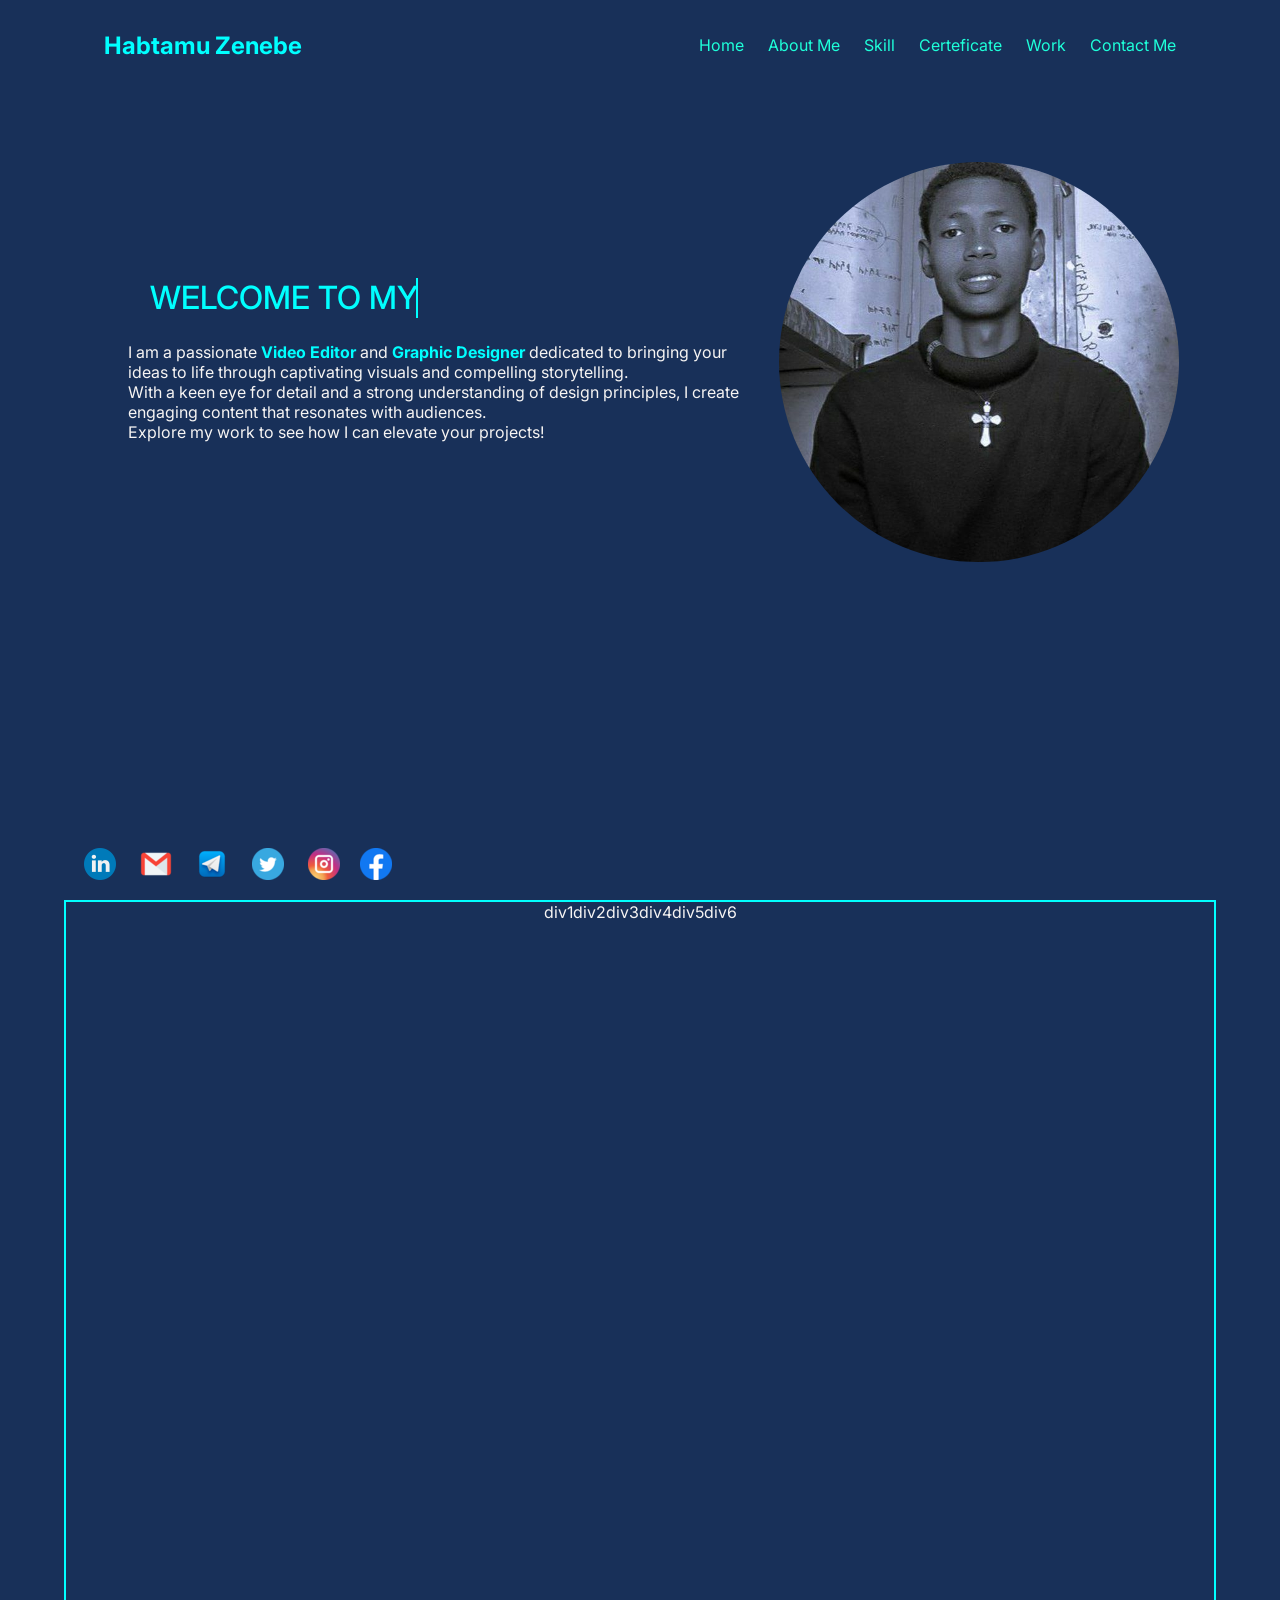
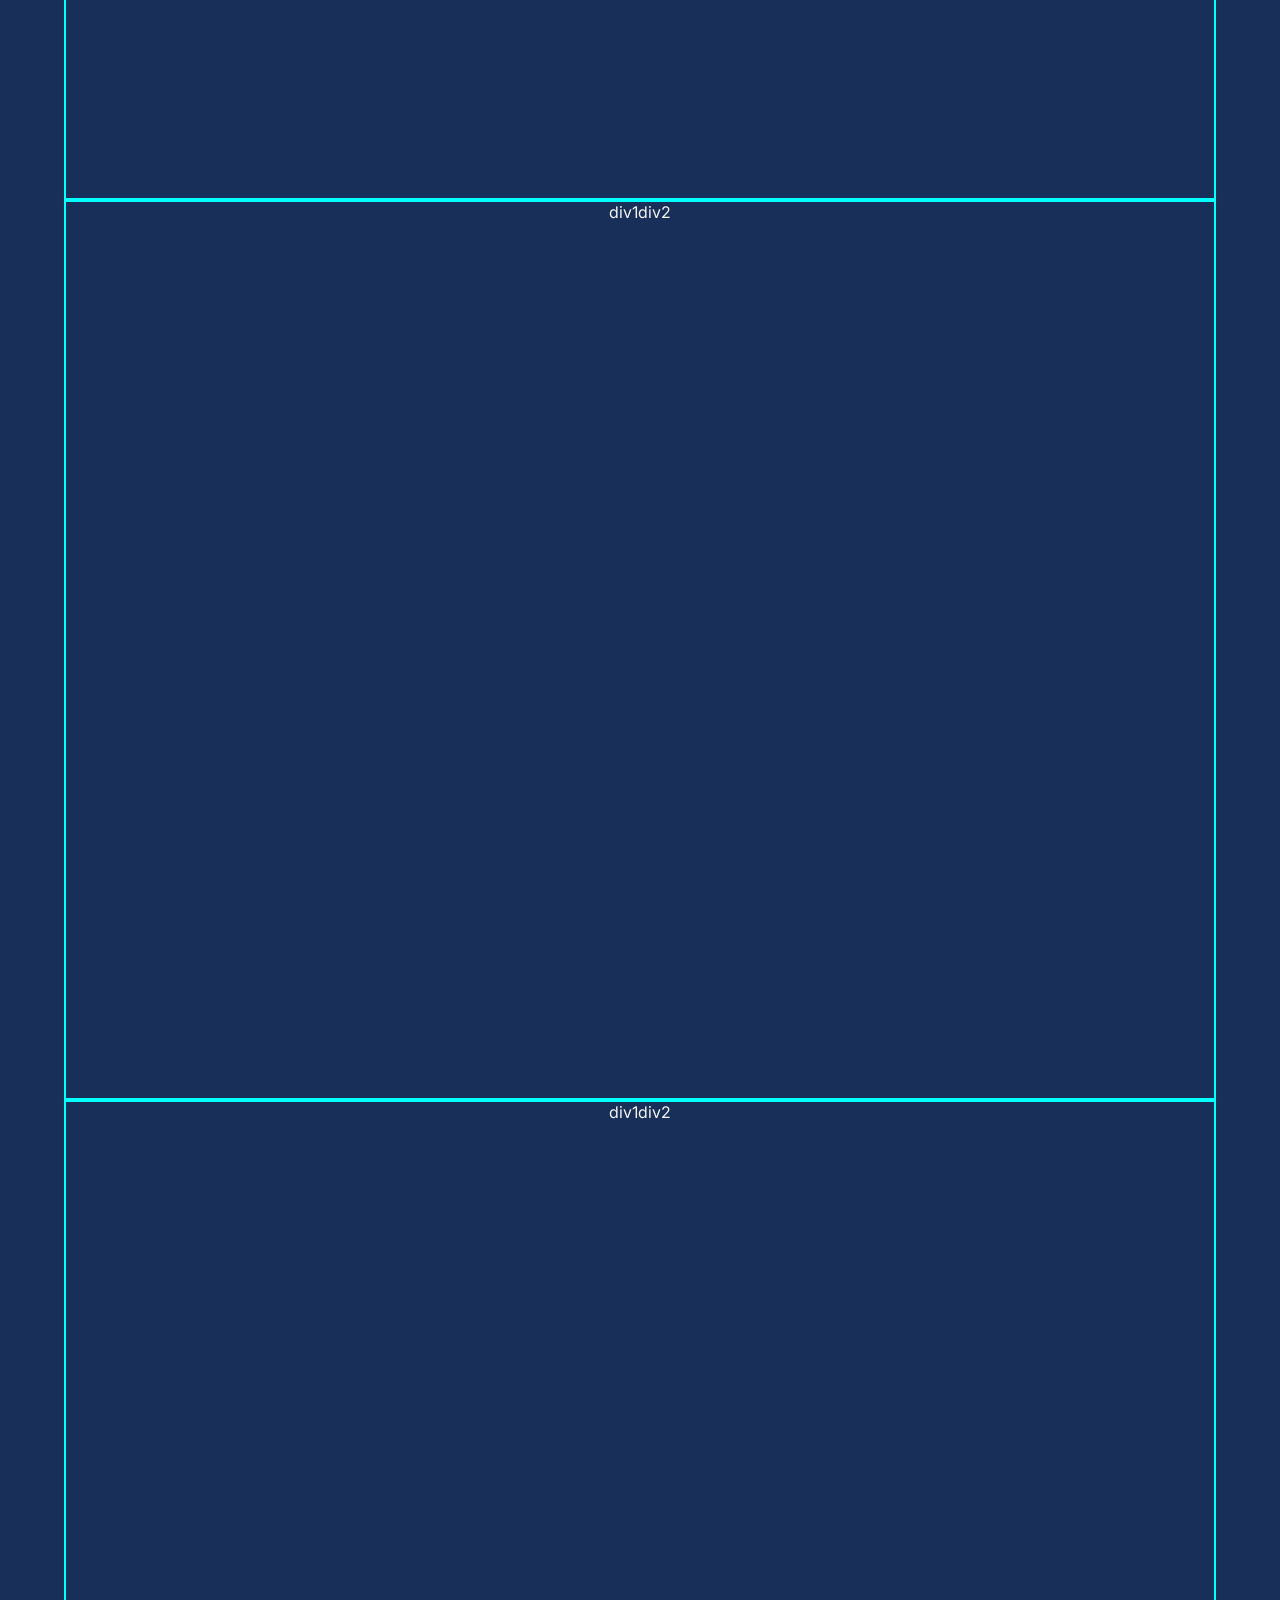
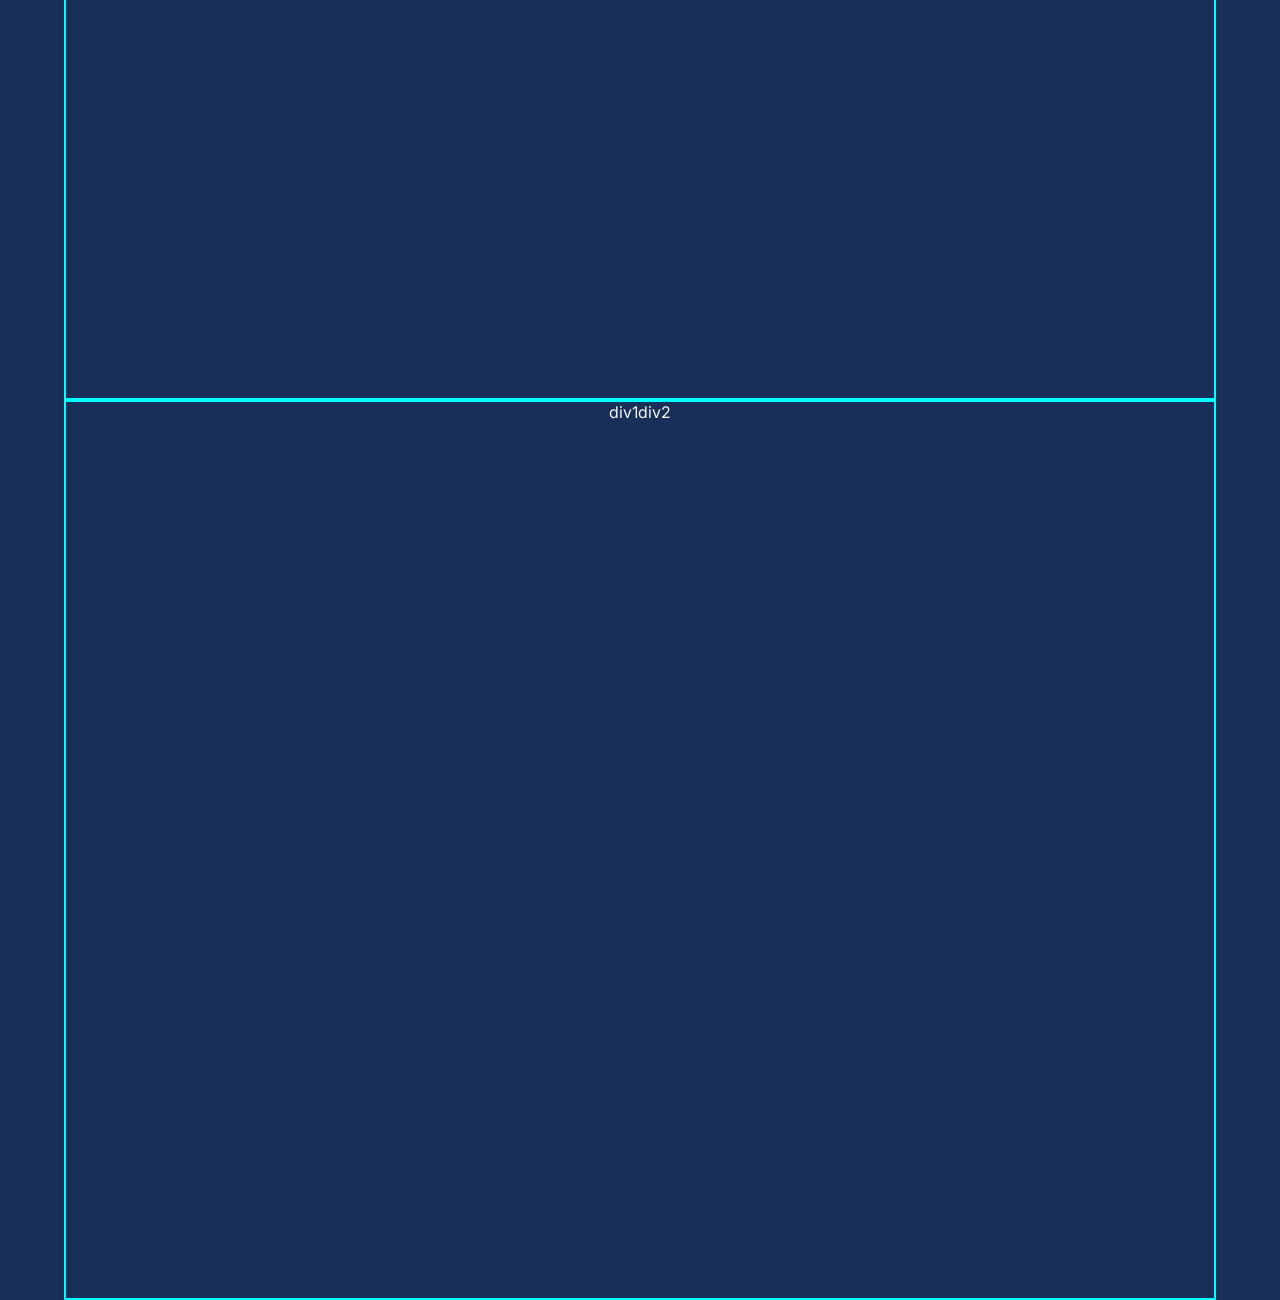
==== index.html @ 7a72e123 "update directoy" ====
<!DOCTYPE html>
<html lang="en">
  <head>
    <meta charset="UTF-8" />
    <meta name="viewport" content="width=device-width, initial-scale=1.0" />
    <title>videoEditing and graphicsDesign</title>
    <link rel="preconnect" href="https://fonts.googleapis.com" />
    <link rel="preconnect" href="https://fonts.gstatic.com" crossorigin />
    <link
      href="https://fonts.googleapis.com/css2?family=Inter:ital,opsz,wght@0,14..32,100..900;1,14..32,100..900&display=swap"
      rel="stylesheet"
    />
    <link
      rel="stylesheet"
      href="https://cdnjs.cloudflare.com/ajax/libs/font-awesome/6.0.0-beta3/css/all.min.css"
    />
    <link rel="stylesheet" href="../css/style.css" />
  </head>
  <body>
    <header>
      <h2 class="habtamu">Habtamu Zenebe</h2>
      <nav class="nav-bar">
        <a href="#"> Home</a>
        <a href="#">About Me</a>
        <a href="#">Skill</a>
        <a href="#">Certeficate</a>
        <a href="#">Work</a>
        <a href="#">Contact Me</a>
      </nav>
    </header>
    <section class="home-section">
      <div class="home-text">
        <div id="typing-animation"></div>
        <p>
          I am a passionate <b>Video Editor</b> and
          <b>Graphic Designer</b> dedicated to bringing your ideas to life
          through captivating visuals and compelling storytelling. <br />
          With a keen eye for detail and a strong understanding of design
          principles, I create engaging content that resonates with audiences.
          <br />
          Explore my work to see how I can elevate your projects!
        </p>
      </div>
      <div class="home-image">
        <img src="../images/img.jpg" alt="myPhoto" />
      </div>
      <div class="social-icons">
        <a
          href="https://www.linkedin.com/in/habtamu-zenebe-8b435a310/"
          target="_blank"
        >
          <img src="../images/linkedin.png" alt="LinkedIn" />
        </a>
        <a href="habtamuzenebe42@gmail.com" target="_blank">
          <img src="../images/email.png" alt="Facebook" />
        </a>
        <a href="https://t.me/Hamizh21" target="_blank">
          <img src="../images/telegram.png" alt="Facebook" />
        </a>
        <a href="https://x.com/HabtamuZ21" target="_blank">
          <img src="../images/twitter.png" alt="Twitter" />
        </a>
        <a href="https://www.instagram.com/habtamu_2127/" target="_blank">
          <img src="../images/instagram.png" alt="Instagram" />
          <a
            href="https://web.facebook.com/profile.php?id=100091064822677"
            target="_blank"
          >
            <img src="../images/facebook.png" alt="Facebook" />
          </a>
        </a>
      </div>
    </section>
    <section class="skil-section">
      <div>div1</div>
      <div>div2</div>
      <div>div3</div>
      <div>div4</div>
      <div>div5</div>
      <div>div6</div>
    </section>
    <section class="certeficate-section">
      <div>div1</div>
      <div>div2</div>
    </section>
    <section class="work-section">
      <div>div1</div>
      <div>div2</div>
    </section>
    <section class="contactMe-section">
      <div>div1</div>
      <div>div2</div>
    </section>

    <script src="../Js/script.js"></script>
  </body>
</html>
---- css/style.css ----
* {
  margin: 0;
  padding: 0;
  box-sizing: border-box;
}
body {
  background-color: #183059;
  color: #f6f4f3;
  margin: auto;
  width: 90vw;
  font-family: Inter;
}
/*
main color:#183059 
secondary color:#276FBF
text color:#F6F4F3
link color: #1effd9
 */
/* ================================ */
/* General style */
/* =============================== */
header {
  height: 10vh;
  display: flex;
  justify-content: space-between;
  align-items: center;
  margin: 0 40px;
}

.home-section {
  height: 90vh;
  display: flex;
  justify-content: center;
  position: relative;
}
.skil-section {
  border: 2px solid aqua;
  height: 100vh;
  display: flex;
  justify-content: center;
}
.certeficate-section {
  border: 2px solid aqua;
  height: 100vh;
  display: flex;
  justify-content: center;
}
.work-section {
  border: 2px solid aqua;
  height: 100vh;
  display: flex;
  justify-content: center;
}
.contactMe-section {
  border: 2px solid aqua;
  height: 100vh;
  display: flex;
  justify-content: center;
}

/* ================================ */
/* Inside sections styles */
/* =============================== */
.habtamu {
  color: aqua;
}
a {
  color: #1effd9;
  display: inline-block;
  margin-left: 20px;
  text-decoration: none;
}
.home-text {
  /* border: 2px solid red; */
  padding-top: 24px;
  margin-top: 164px;
  width: 60%;
}
#typing-animation {
  padding-left: 86px;
  font-size: 32px;
  font-weight: 500;
  color: aqua;
  white-space: nowrap;
  overflow: hidden; /* Ensures the text is clipped */
  border-right: 2px solid; /* Creates a cursor effect */
  width: 0; /* Start with no width */
  height: 40px; /* Set a fixed height for the animation */
  line-height: 40px; /* Vertically center the text */

  animation: typing 4s steps(30, end), blink-caret 0.75s step-end infinite;
}
.home-text p {
  margin-top: 24px;
  padding-left: 64px;
  padding-right: 16px;
  font-size: 16px;
}
.home-text p b {
  color: aqua;
}
.home-image {
  padding-top: 24px;
  padding-left: 24px;
  margin-top: 48px;
  width: 40%;
}
.home-image img {
  width: 400px;
  display: flex;
  justify-content: center;
  align-items: center;
  border-radius: 50%;
}

.social-icons {
  position: absolute;
  left: 0;
  bottom: 0;
  margin-bottom: 16px;
}
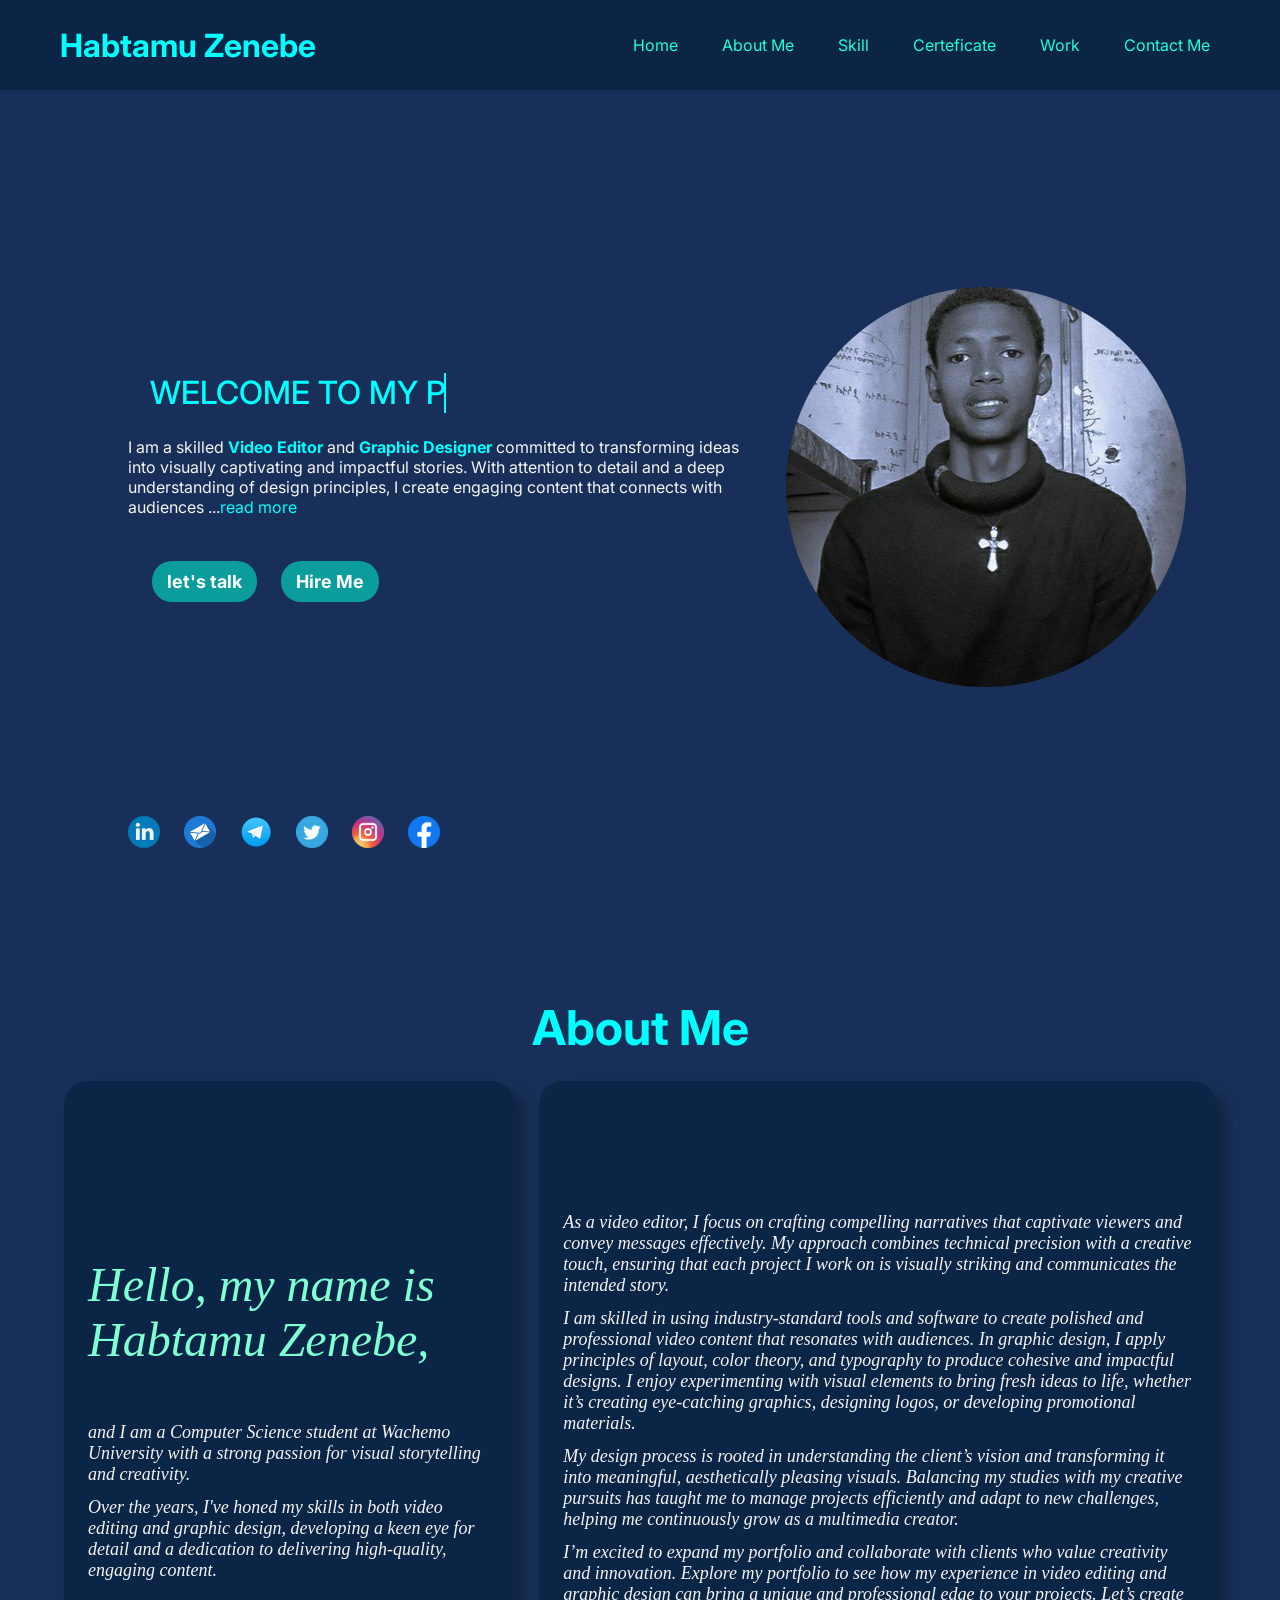
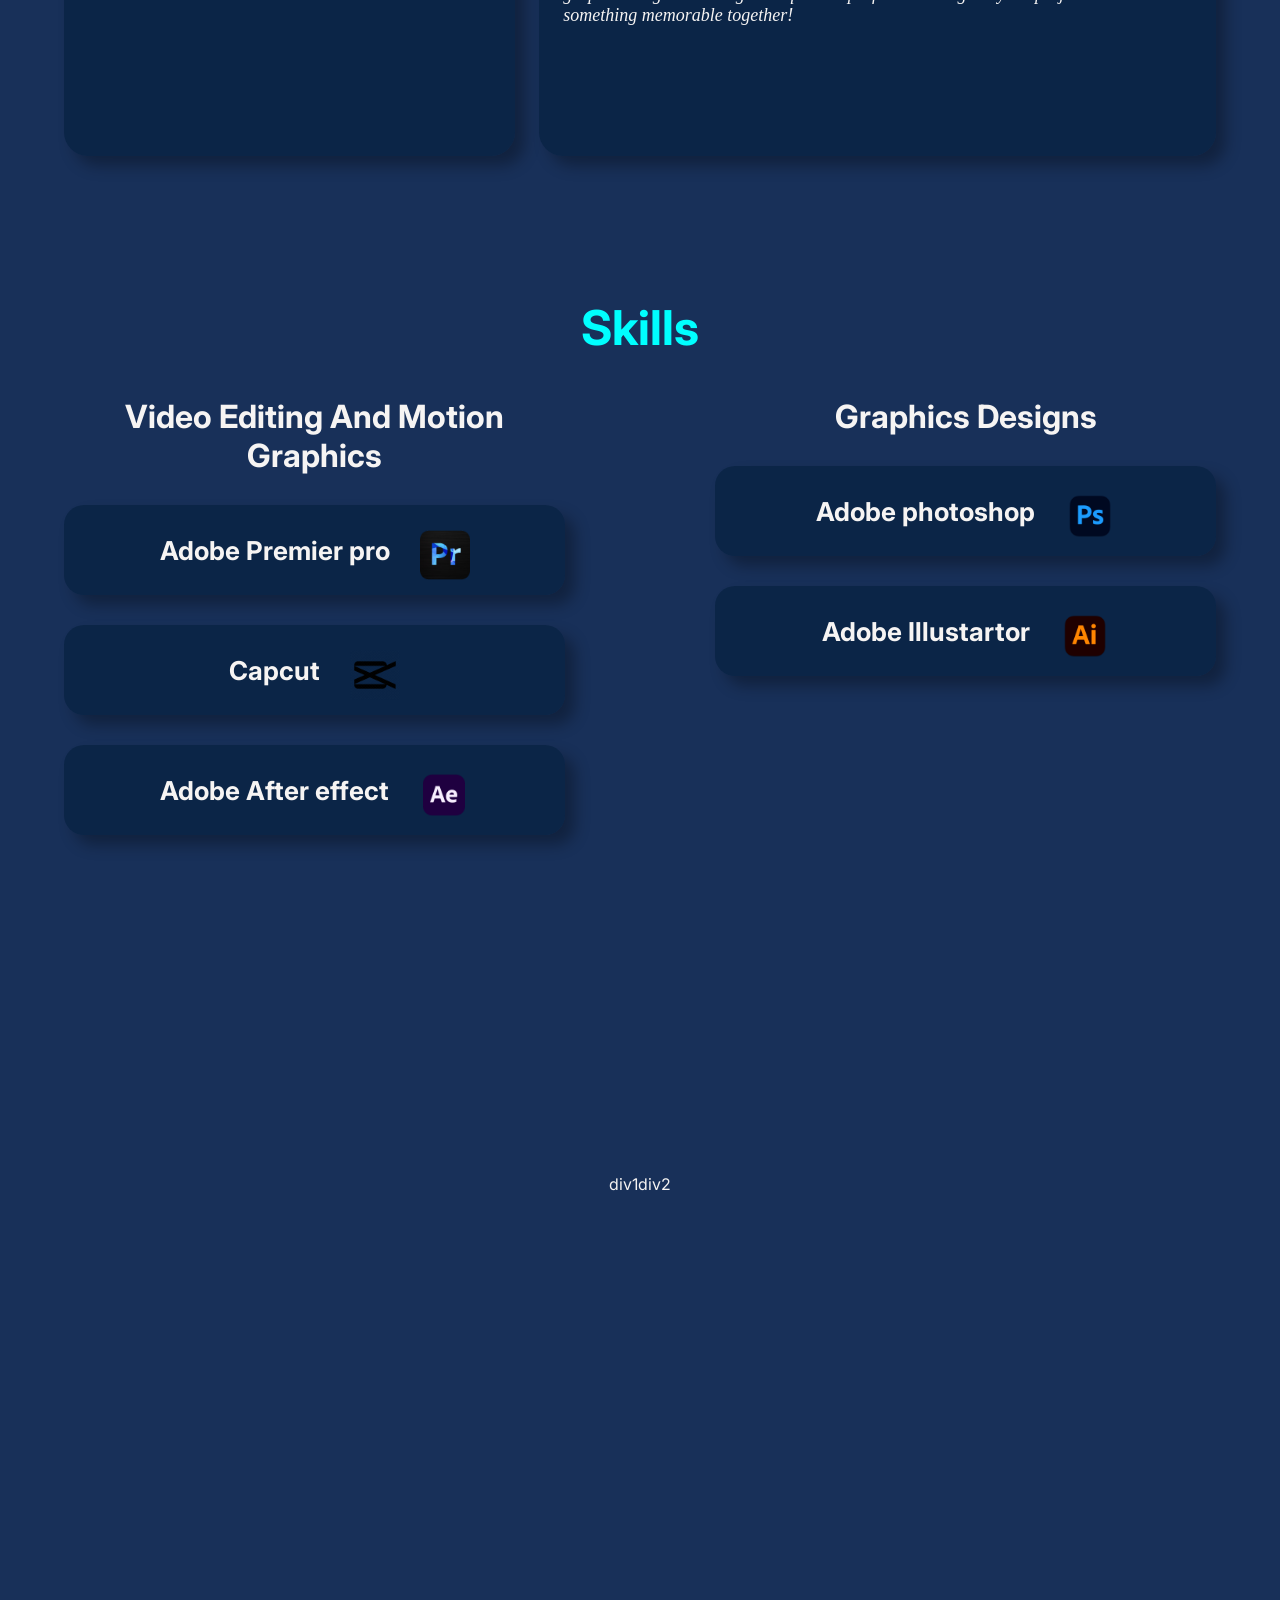
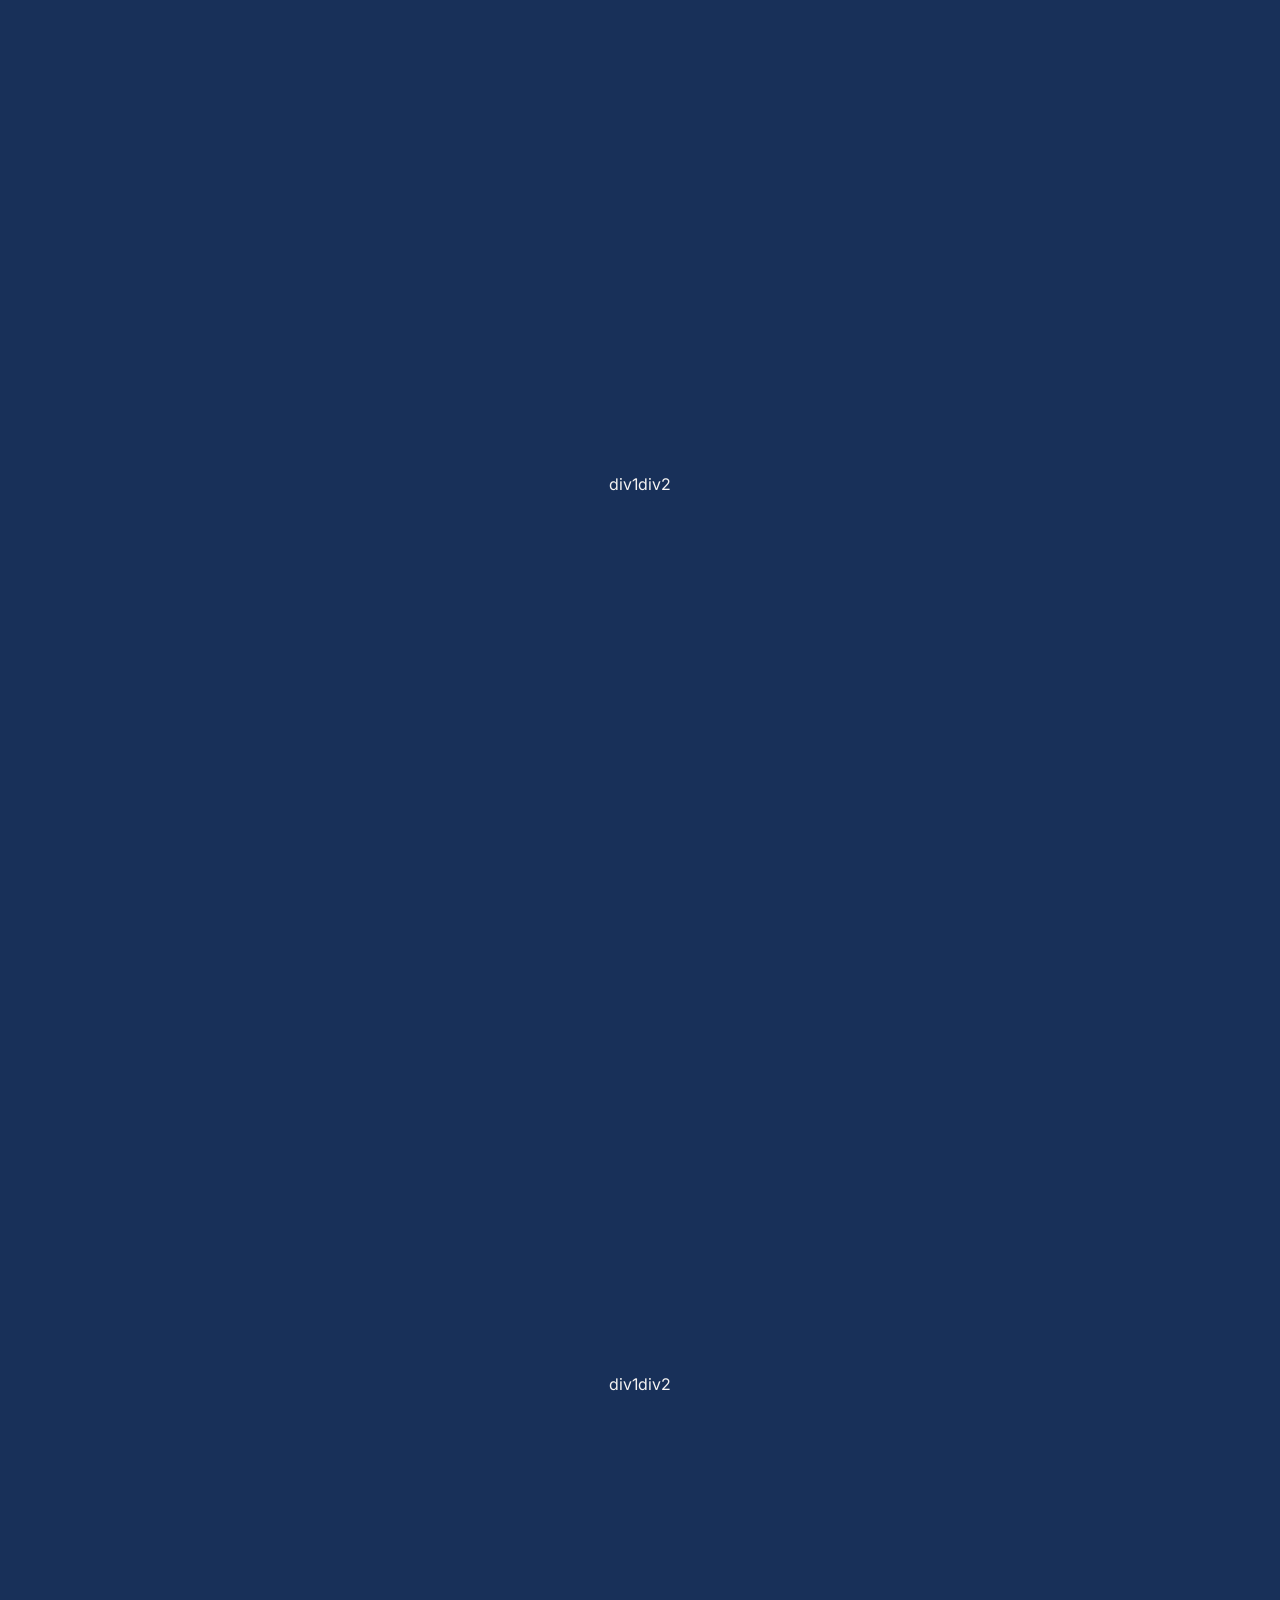
==== commit 8ab2442b: "About and skills update" ====
--- a/index.html
+++ b/index.html
@@ -14,84 +14,204 @@
       rel="stylesheet"
       href="https://cdnjs.cloudflare.com/ajax/libs/font-awesome/6.0.0-beta3/css/all.min.css"
     />
-    <link rel="stylesheet" href="../css/style.css" />
+    <link rel="stylesheet" href="css/style.css" />
   </head>
   <body>
     <header>
-      <h2 class="habtamu">Habtamu Zenebe</h2>
+      <h1 class="habtamu">Habtamu Zenebe</h1>
       <nav class="nav-bar">
-        <a href="#"> Home</a>
-        <a href="#">About Me</a>
-        <a href="#">Skill</a>
-        <a href="#">Certeficate</a>
-        <a href="#">Work</a>
-        <a href="#">Contact Me</a>
+        <a href="#home-section"> Home</a>
+        <a href="#about-section">About Me</a>
+        <a href="#skill-section">Skill</a>
+        <a href="#certeficate-section">Certeficate</a>
+        <a href="#work-section">Work</a>
+        <a href="#contactMe-section">Contact Me</a>
       </nav>
     </header>
-    <section class="home-section">
-      <div class="home-text">
-        <div id="typing-animation"></div>
-        <p>
-          I am a passionate <b>Video Editor</b> and
-          <b>Graphic Designer</b> dedicated to bringing your ideas to life
-          through captivating visuals and compelling storytelling. <br />
-          With a keen eye for detail and a strong understanding of design
-          principles, I create engaging content that resonates with audiences.
-          <br />
-          Explore my work to see how I can elevate your projects!
-        </p>
-      </div>
-      <div class="home-image">
-        <img src="../images/img.jpg" alt="myPhoto" />
-      </div>
-      <div class="social-icons">
-        <a
-          href="https://www.linkedin.com/in/habtamu-zenebe-8b435a310/"
-          target="_blank"
-        >
-          <img src="../images/linkedin.png" alt="LinkedIn" />
-        </a>
-        <a href="habtamuzenebe42@gmail.com" target="_blank">
-          <img src="../images/email.png" alt="Facebook" />
-        </a>
-        <a href="https://t.me/Hamizh21" target="_blank">
-          <img src="../images/telegram.png" alt="Facebook" />
-        </a>
-        <a href="https://x.com/HabtamuZ21" target="_blank">
-          <img src="../images/twitter.png" alt="Twitter" />
-        </a>
-        <a href="https://www.instagram.com/habtamu_2127/" target="_blank">
-          <img src="../images/instagram.png" alt="Instagram" />
+    <main>
+      <!-- ========================================== -->
+      <!-- home section -->
+      <!-- ========================================= -->
+
+      <section class="section home-section" id="home-section">
+        <div class="home-text">
+          <div id="typing-animation"></div>
+          <p>
+            I am a skilled <b>Video Editor</b> and
+            <b>Graphic Designer</b> committed to transforming ideas into
+            visually captivating and impactful stories. With attention to detail
+            and a deep understanding of design principles, I create engaging
+            content that connects with audiences ...<a
+              href="#about-section"
+              class="read-more"
+              >read more</a
+            >
+          </p>
+          <div class="btn-container">
+            <a href="https://t.me/Hamizh21 " target="_blank" class="btn btn1"
+              >let's talk</a
+            >
+            <a
+              href="https://www.linkedin.com/in/habtamu-zenebe-8b435a310/"
+              target="_blank"
+              class="btn btn2"
+              >Hire Me</a
+            >
+          </div>
+        </div>
+        <div class="home-image">
+          <img src="images/img.jpg" alt="myPhoto" />
+        </div>
+        <div class="social-icons">
           <a
-            href="https://web.facebook.com/profile.php?id=100091064822677"
+            href="https://www.linkedin.com/in/habtamu-zenebe-8b435a310/"
             target="_blank"
           >
-            <img src="../images/facebook.png" alt="Facebook" />
-          </a>
-        </a>
-      </div>
-    </section>
-    <section class="skil-section">
-      <div>div1</div>
-      <div>div2</div>
-      <div>div3</div>
-      <div>div4</div>
-      <div>div5</div>
-      <div>div6</div>
-    </section>
-    <section class="certeficate-section">
-      <div>div1</div>
-      <div>div2</div>
-    </section>
-    <section class="work-section">
-      <div>div1</div>
-      <div>div2</div>
-    </section>
-    <section class="contactMe-section">
-      <div>div1</div>
-      <div>div2</div>
-    </section>
-
-    <script src="../Js/script.js"></script>
+            <img src="images/linkedin.png" alt="LinkedIn" />
+          </a>
+          <a href="mailto:habtamuzenebe42@gmail.com" target="_blank">
+            <img src="images/email_14410.png" alt="Email" />
+          </a>
+          <a href="https://t.me/Hamizh21" target="_blank">
+            <img
+              src="images/telegram_icon-icons.com_72055.png"
+              alt="Telegram"
+            />
+          </a>
+          <a href="https://x.com/HabtamuZ21" target="_blank">
+            <img src="images/twitter.png" alt="Twitter" />
+          </a>
+          <a href="https://www.instagram.com/habtamu_2127/" target="_blank">
+            <img src="images/instagram.png" alt="Instagram" />
+            <a
+              href="https://web.facebook.com/profile.php?id=100091064822677"
+              target="_blank"
+            >
+              <img src="images/facebook.png" target="_blank" alt="Facebook" />
+            </a>
+          </a>
+        </div>
+      </section>
+
+      <!-- ========================================== -->
+      <!-- about section -->
+      <!-- ========================================= -->
+
+      <section class="section about-section" id="about-section">
+        <h2>About Me</h2>
+        <div class="about-container">
+          <div class="about-text">
+            <p>
+              <span class="span-text"
+                >Hello, my name is Habtamu Zenebe, <br />
+                <br />
+              </span>
+              and I am a Computer Science student at Wachemo University with a
+              strong passion for visual storytelling and creativity.
+            </p>
+            <p>
+              Over the years, I've honed my skills in both video editing and
+              graphic design, developing a keen eye for detail and a dedication
+              to delivering high-quality, engaging content.
+            </p>
+          </div>
+          <div class="about-text">
+            <p>
+              As a video editor, I focus on crafting compelling narratives that
+              captivate viewers and convey messages effectively. My approach
+              combines technical precision with a creative touch, ensuring that
+              each project I work on is visually striking and communicates the
+              intended story.
+            </p>
+            <p>
+              I am skilled in using industry-standard tools and software to
+              create polished and professional video content that resonates with
+              audiences. In graphic design, I apply principles of layout, color
+              theory, and typography to produce cohesive and impactful designs.
+              I enjoy experimenting with visual elements to bring fresh ideas to
+              life, whether it’s creating eye-catching graphics, designing
+              logos, or developing promotional materials.
+            </p>
+            <p>
+              My design process is rooted in understanding the client’s vision
+              and transforming it into meaningful, aesthetically pleasing
+              visuals. Balancing my studies with my creative pursuits has taught
+              me to manage projects efficiently and adapt to new challenges,
+              helping me continuously grow as a multimedia creator.
+            </p>
+            <p>
+              I’m excited to expand my portfolio and collaborate with clients
+              who value creativity and innovation. Explore my portfolio to see
+              how my experience in video editing and graphic design can bring a
+              unique and professional edge to your projects. Let’s create
+              something memorable together!
+            </p>
+          </div>
+        </div>
+      </section>
+
+      <!-- ========================================== -->
+      <!-- skill section -->
+      <!-- ========================================= -->
+      <section class="section skill-section" id="skill-section">
+        <h2>Skills</h2>
+        <div class="skill-container">
+          <div class="videoEditing">
+            <h3> Video Editing And Motion Graphics</h3>
+            <div class="skills-box">
+              <p>Adobe Premier pro</p>
+              <img src="images/premier_pro_icon_249719.png" class="img" alt="Premier pro icon">
+            </div>
+            <div class="skills-box">
+              <p>Capcut</p>
+              <img src="images/capcut.png" class="img" alt="Capcut icon">
+            </div>
+            <div class="skills-box">
+              <p>Adobe After effect</p>
+              <img src="images/software_multimedia_adobe_after_effect_visual_effect_icon_191053.png" class="img" alt="after effect icon">
+            </div>
+          </div>
+          <div class="graphicsDesign">
+            <h3>Graphics Designs</h3>
+            <div class="skills-box">
+              <p>Adobe photoshop</p>
+              <img src="images/adobe_photoshop_macos_bigsur_icon_190436.png" class="img" alt="photoshop icon">
+            </div>
+            <div class="skills-box">
+              <p>Adobe Illustartor</p>
+              <img src="images/adobe_illustrator_macos_bigsur_icon_190447.png" class="img" alt="illustrator icon">
+            </div>
+          </div>
+        </div>
+      </section>
+
+      <!-- ========================================== -->
+      <!-- certeficate section -->
+      <!-- ========================================= -->
+
+      <section class="section certeficate-section" id="certeficate-section">
+        <div>div1</div>
+        <div>div2</div>
+      </section>
+
+      <!-- ========================================== -->
+      <!-- work section -->
+      <!-- ========================================= -->
+
+      <section class="section work-section" id="work-section">
+        <div>div1</div>
+        <div>div2</div>
+      </section>
+
+      <!-- ========================================== -->
+      <!-- contactMe section -->
+      <!-- ========================================= -->
+
+      <section class="section contactMe-section" id="contactMe-section">
+        <div>div1</div>
+        <div>div2</div>
+      </section>
+      <script src="Js/script.js"></script>
+    </main>
   </body>
 </html>
--- a/css/style.css
+++ b/css/style.css
@@ -3,12 +3,19 @@
   padding: 0;
   box-sizing: border-box;
 }
+/* 
+html {
+  scroll-behavior: smooth;
+} */
+
 body {
   background-color: #183059;
   color: #f6f4f3;
+  font-family: Inter;
+}
+main {
   margin: auto;
   width: 90vw;
-  font-family: Inter;
 }
 /*
 main color:#183059 
@@ -16,65 +23,97 @@
 text color:#F6F4F3
 link color: #1effd9
  */
-/* ================================ */
-/* General style */
-/* =============================== */
+/* ================================
+General style 
+=============================== */
 header {
   height: 10vh;
   display: flex;
   justify-content: space-between;
   align-items: center;
-  margin: 0 40px;
+  background-color: #06213fa9;
+  /* border: 2px solid aqua; */
+  position: fixed;
+  width: 100vw;
+  padding: 0 44px;
+  z-index: 1;
+}
+
+h2 {
+  text-align: center;
+  font-size: 48px;
+  margin: 24px 0;
+  color: aqua;
+}
+h3{
+  font-size: 32px;
+  text-align: center;
+}
+.section {
+  height: 100vh;
+  display: flex;
+  justify-content: center;
+  padding-top: 74px;
+  /* border: 2px solid aqua; */
 }
 
 .home-section {
-  height: 90vh;
-  display: flex;
-  justify-content: center;
   position: relative;
-}
-.skil-section {
-  border: 2px solid aqua;
-  height: 100vh;
-  display: flex;
-  justify-content: center;
-}
+  /* border: 2px solid #1effd9; */
+}
+.about-section {
+  display: block;
+  /* border: 2px solid #1effd9; */
+}
+.skill-section {
+  /* border: 2px solid aqua; */
+  display: block;
+}
+/* 
 .certeficate-section {
   border: 2px solid aqua;
-  height: 100vh;
-  display: flex;
-  justify-content: center;
 }
 .work-section {
   border: 2px solid aqua;
-  height: 100vh;
-  display: flex;
-  justify-content: center;
 }
 .contactMe-section {
   border: 2px solid aqua;
-  height: 100vh;
-  display: flex;
-  justify-content: center;
-}
+} */
 
 /* ================================ */
 /* Inside sections styles */
 /* =============================== */
+
+/* Home Sections */
 .habtamu {
   color: aqua;
-}
-a {
+  margin-left: 16px;
+}
+.nav-bar {
+  margin-right: 16px;
+}
+.nav-bar a {
   color: #1effd9;
   display: inline-block;
   margin-left: 20px;
   text-decoration: none;
+  padding: 10px;
+  border-radius: 10px;
+  transition: box-shadow 0.3s ease, transform 0.3s ease;
+}
+.nav-bar a:hover {
+  box-shadow: 0 0 10px rgb(90, 195, 209), 0 0 20px rgb(90, 195, 209); /* Glowing effect */
+  transform: scale(1.05);
 }
 .home-text {
   /* border: 2px solid red; */
-  padding-top: 24px;
-  margin-top: 164px;
+  display: flex;
+  flex-direction: column;
   width: 60%;
+  justify-content: center;
+  /* padding-top: 24px;
+  margin-top: 328px;
+  */
 }
 #typing-animation {
   padding-left: 86px;
@@ -99,10 +138,38 @@
 .home-text p b {
   color: aqua;
 }
+.read-more {
+  text-decoration: none;
+  color: aqua;
+}
+.btn-container {
+  margin-top: 44px;
+  display: flex;
+  margin-left: 64px;
+}
+.btn {
+  text-decoration: none;
+  font-size: 18px;
+  font-weight: bold;
+  background-color: #0b9c9c;
+  color: #fff;
+  padding: 10px 15px;
+  margin-left: 24px;
+  border-radius: 20px;
+  transition: box-shadow 0.3s ease, transform 0.3s ease; /* Smooth transition */
+}
+.btn:hover {
+  background-color: #06213f;
+  color: #1effd9;
+  cursor: pointer;
+  box-shadow: 0 0 10px rgb(90, 195, 209), 0 0 20px rgb(90, 195, 209); /* Glowing effect */
+  transform: scale(1.05); /* Slightly enlarge the button */
+}
+
 .home-image {
-  padding-top: 24px;
-  padding-left: 24px;
-  margin-top: 48px;
+  display: flex;
+  justify-content: center;
+  align-items: center;
   width: 40%;
 }
 .home-image img {
@@ -112,10 +179,126 @@
   align-items: center;
   border-radius: 50%;
 }
-
+.home-image img:hover {
+  box-shadow: 0 0 30px rgb(90, 195, 209), 0 0 160px rgb(90, 195, 209); /* Glowing effect */
+  transform: scale(1.05); /* Slightly enlarge the button */
+}
 .social-icons {
   position: absolute;
+  display: flex;
+  gap: 24px;
   left: 0;
   bottom: 0;
-  margin-bottom: 16px;
-}
+  margin-bottom: 48px;
+  margin-left: 64px;
+  transition: color 0.3s ease, box-shadow 0.3s ease; /* Smooth transition */
+}
+
+.social-icons a:hover {
+  border-radius: 50%;
+  box-shadow: 0 0 10px rgb(90, 195, 209), 0 0 20px rgb(90, 195, 209); /* Glowing effect */
+  transform: scale(1.05); /* Slightly enlarge the button */
+}
+
+/* =================== */
+/* About sections */
+/* =================== */
+.about-container {
+  display: grid;
+  gap: 24px;
+  grid-template-columns: 4fr 6fr;
+}
+.about-text {
+  display: flex;
+  flex-direction: column;
+  /* border: 2px solid aqua; */
+  justify-content: center;
+  align-items: center;
+  height: 75vh;
+  padding: 0 24px;
+  gap: 12px;
+  font-style: italic;
+  background-color: #06213fa9;
+  border-radius: 24px;
+  box-shadow: 10px 10px 15px rgba(0, 0, 0, 0.3);
+}
+.about-text p {
+  font-size: 18px;
+}
+.span-text {
+  font-size: 48px;
+  font-style: italic;
+  font-weight: 500;
+  color: aquamarine;
+}
+
+/* =================== */
+/* skill sections */
+/* =================== */
+
+/* #skill-section {
+} */
+.skill-container {
+  padding-top: 16px;
+  display: grid;
+  grid-template-columns: 1fr 1fr;
+  gap: 150px;
+}
+.skills-box {
+  background-color: #06213fa9;
+  /* border: 2px solid lightgray; */
+  padding: 16px;
+  display: flex;
+  /* flex-direction: column; */
+  justify-content: center;
+  align-items: center;
+  box-shadow: 10px 10px 15px rgba(0, 0, 0, 0.3);
+  border-radius: 20px;
+  height: 10vh;
+  width: 100%;
+  gap: 30px;
+}
+.skills-box p {
+  font-size: 26px;
+  font-weight: bold;
+}
+
+.img {
+  margin-top: 10px;
+  width: 50px;
+  height: 50px;
+}
+.videoEditing {
+  display: flex;
+  flex-direction: column;
+  gap: 30px;
+}
+.graphicsDesign {
+  display: flex;
+  flex-direction: column;
+  gap: 30px;
+}
+/* .div2 {
+  background-color: #06213fa9;
+  border: 2px solid lightgray;
+  box-shadow: 10px 10px 15px rgba(0, 0, 0, 0.3);
+  border-radius: 20px;
+}
+.div3 {
+  background-color: #06213fa9;
+  border: 2px solid lightgray;
+  box-shadow: 10px 10px 15px rgba(0, 0, 0, 0.3);
+  border-radius: 20px;
+}
+.div4 {
+  background-color: #06213fa9;
+  border: 2px solid lightgray;
+  box-shadow: 10px 10px 15px rgba(0, 0, 0, 0.3);
+  border-radius: 20px;
+}
+.div5 {
+  background-color: #06213fa9;
+  border: 2px solid lightgray;
+  box-shadow: 10px 10px 15px rgba(0, 0, 0, 0.3);
+  border-radius: 20px;
+} */
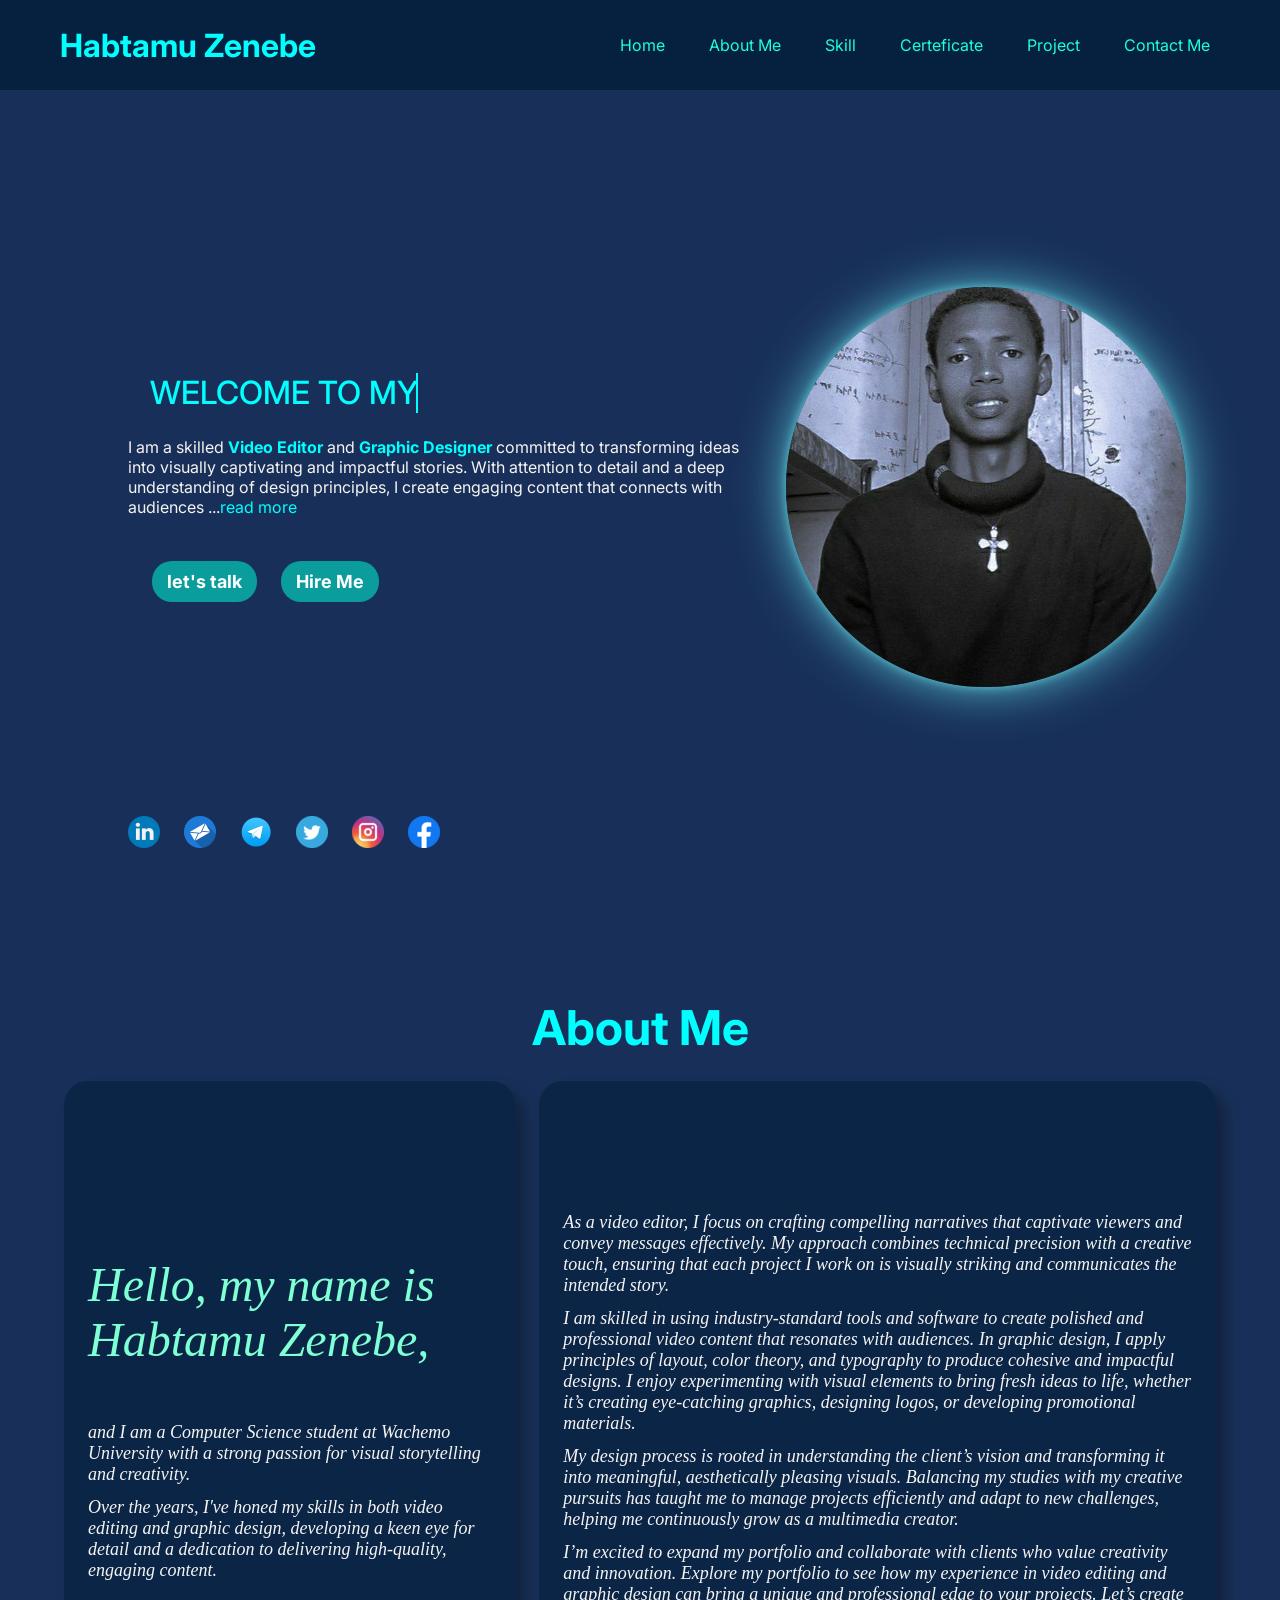
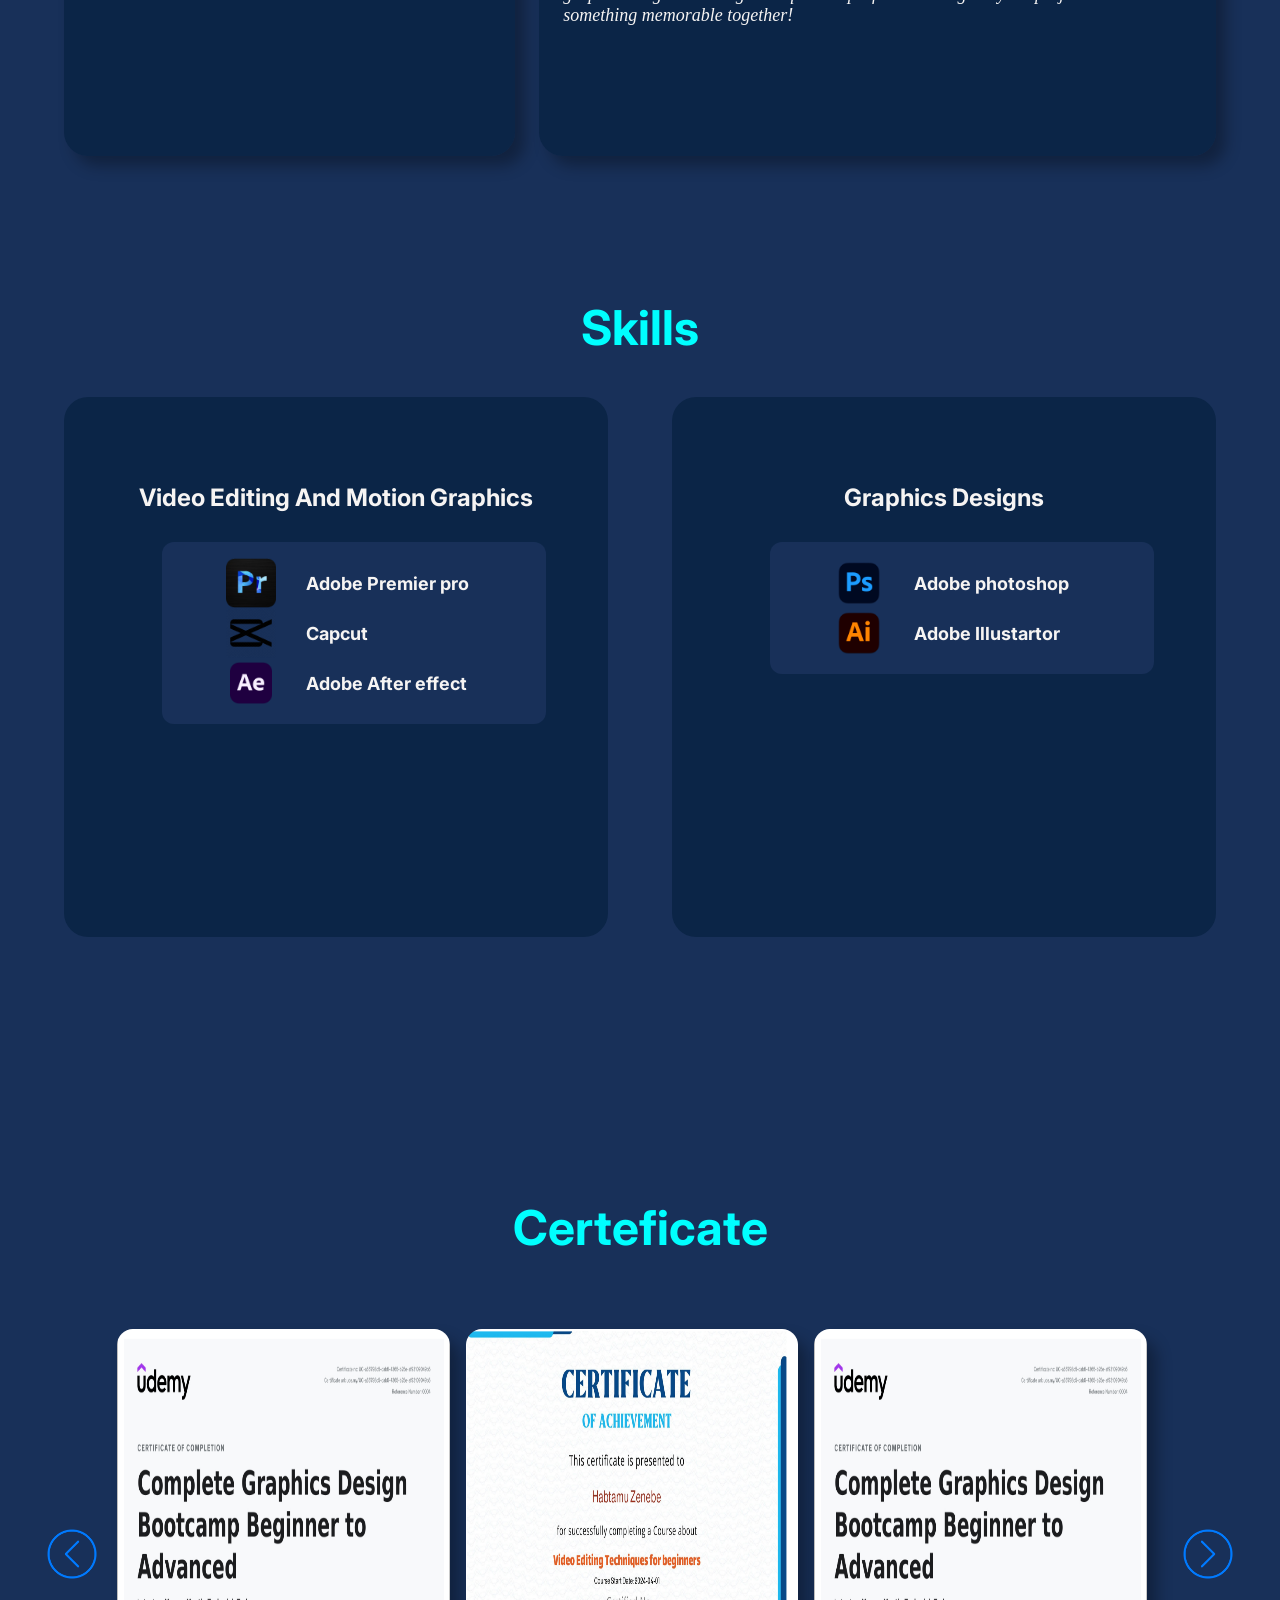
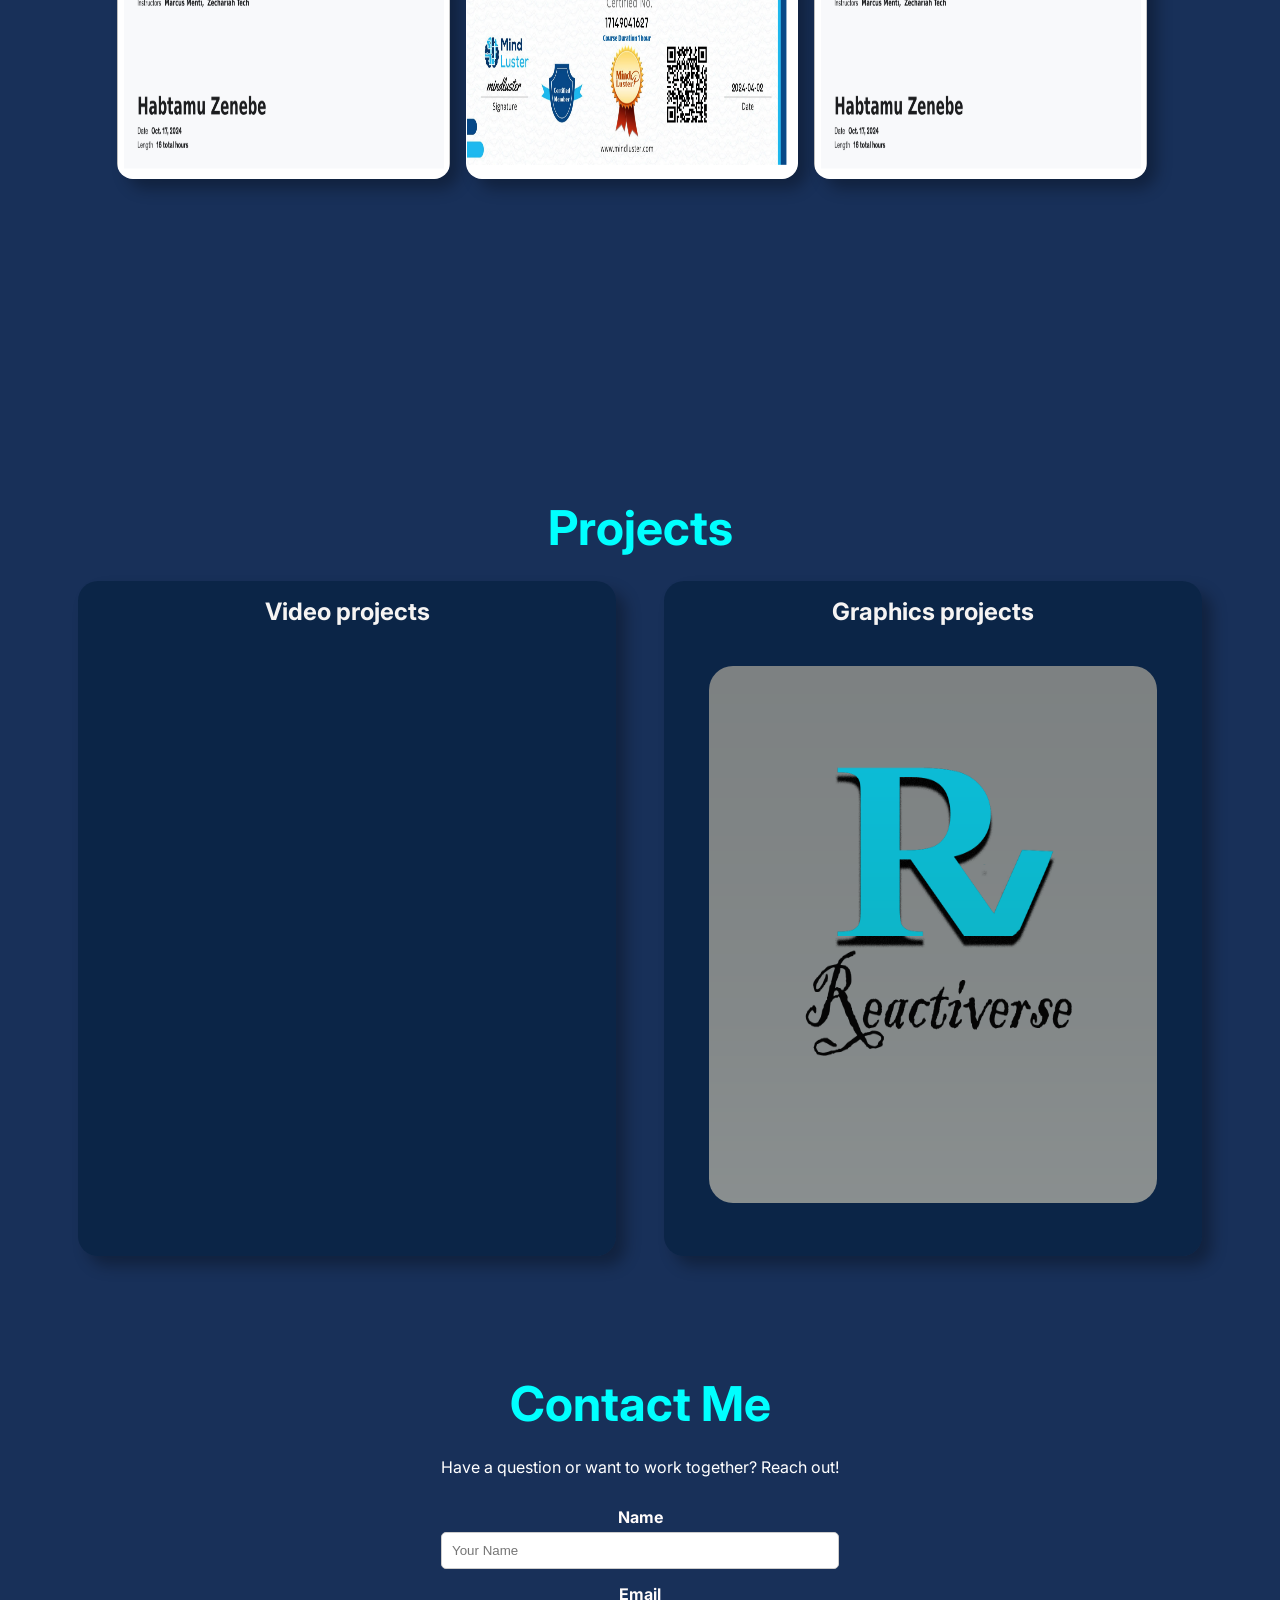
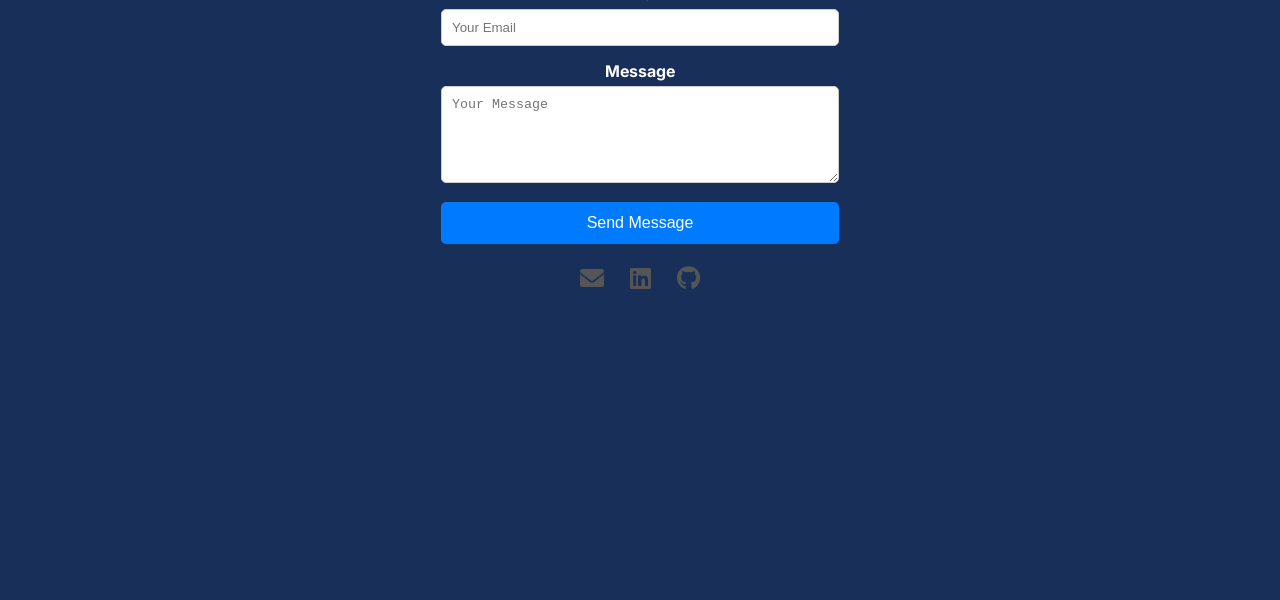
==== commit c00c27c2: "all section buid" ====
--- a/index.html
+++ b/index.html
@@ -24,7 +24,7 @@
         <a href="#about-section">About Me</a>
         <a href="#skill-section">Skill</a>
         <a href="#certeficate-section">Certeficate</a>
-        <a href="#work-section">Work</a>
+        <a href="#work-section">Project</a>
         <a href="#contactMe-section">Contact Me</a>
       </nav>
     </header>
@@ -156,30 +156,51 @@
       <section class="section skill-section" id="skill-section">
         <h2>Skills</h2>
         <div class="skill-container">
-          <div class="videoEditing">
-            <h3> Video Editing And Motion Graphics</h3>
-            <div class="skills-box">
-              <p>Adobe Premier pro</p>
-              <img src="images/premier_pro_icon_249719.png" class="img" alt="Premier pro icon">
-            </div>
-            <div class="skills-box">
-              <p>Capcut</p>
-              <img src="images/capcut.png" class="img" alt="Capcut icon">
-            </div>
-            <div class="skills-box">
-              <p>Adobe After effect</p>
-              <img src="images/software_multimedia_adobe_after_effect_visual_effect_icon_191053.png" class="img" alt="after effect icon">
-            </div>
-          </div>
-          <div class="graphicsDesign">
+          <div class="skill-div-box videoEditing">
+            <h3>Video Editing And Motion Graphics</h3>
+            <div class="icon-div">
+              <div class="skills-box">
+                <img
+                  src="images/premier_pro_icon_249719.png"
+                  class="img"
+                  alt="Premier pro icon"
+                />
+                <p>Adobe Premier pro</p>
+              </div>
+              <div class="skills-box">
+                <img src="images/capcut.png" class="img" alt="Capcut icon" />
+                <p>Capcut</p>
+              </div>
+
+              <div class="skills-box">
+                <img
+                  src="images/software_multimedia_adobe_after_effect_visual_effect_icon_191053.png"
+                  class="img"
+                  alt="after effect icon"
+                />
+                <p>Adobe After effect</p>
+              </div>
+            </div>
+          </div>
+          <div class="skill-div-box graphicsDesign">
             <h3>Graphics Designs</h3>
-            <div class="skills-box">
-              <p>Adobe photoshop</p>
-              <img src="images/adobe_photoshop_macos_bigsur_icon_190436.png" class="img" alt="photoshop icon">
-            </div>
-            <div class="skills-box">
-              <p>Adobe Illustartor</p>
-              <img src="images/adobe_illustrator_macos_bigsur_icon_190447.png" class="img" alt="illustrator icon">
+            <div class="icon-div">
+              <div class="skills-box">
+                <img
+                  src="images/adobe_photoshop_macos_bigsur_icon_190436.png"
+                  class="img"
+                  alt="photoshop icon"
+                />
+                <p>Adobe photoshop</p>
+              </div>
+              <div class="skills-box">
+                <img
+                  src="images/adobe_illustrator_macos_bigsur_icon_190447.png"
+                  class="img"
+                  alt="illustrator icon"
+                />
+                <p>Adobe Illustartor</p>
+              </div>
             </div>
           </div>
         </div>
@@ -190,8 +211,42 @@
       <!-- ========================================= -->
 
       <section class="section certeficate-section" id="certeficate-section">
-        <div>div1</div>
-        <div>div2</div>
+        <div class="certeficate-container">
+          <h2>Certeficate</h2>
+          <div class="flex">
+            <img
+              src="images/2x_left-move.png"
+              class="icon"
+              alt="move left icon"
+            />
+            <div class="img-box">
+              <img
+                src="images/Udemy graphic design certeficate.png"
+                class="certeficate"
+                alt="Udemy graphic design certeficate"
+              />
+            </div>
+            <div class="img-box">
+              <img
+                src="images/Certeficate Editing.png"
+                class="certeficate"
+                alt=" Mind luster Editing Certeficate"
+              />
+            </div>
+            <div class="img-box">
+              <img
+                src="images/Udemy graphic design certeficate.png"
+                class="certeficate"
+                alt="Udemy graphic design certeficate"
+              />
+            </div>
+            <img
+              src="images/2x_right-move.png"
+              class="icon"
+              alt="move right icon"
+            />
+          </div>
+        </div>
       </section>
 
       <!-- ========================================== -->
@@ -199,18 +254,186 @@
       <!-- ========================================= -->
 
       <section class="section work-section" id="work-section">
-        <div>div1</div>
-        <div>div2</div>
+        <div class="work-container">
+          <h2>Projects</h2>
+          <div class="project-grid">
+            <div class="project video-project">
+              <h4>Video projects</h4>
+              <div class="project-gallery">
+                <div class="gallery-item flex">
+                  <iframe
+                    src="https://www.youtube.com/embed/gKw68nO8JTw?rel=0"
+                    title="3 Ways to Boost Your Focus Today"
+                    frameborder="0"
+                    allow="accelerometer; autoplay; clipboard-write; encrypted-media; gyroscope; picture-in-picture; web-share"
+                    referrerpolicy="strict-origin-when-cross-origin"
+                    allowfullscreen
+                  ></iframe>
+                </div>
+                <div class="gallery-item">
+                  <iframe
+                    src="https://www.youtube.com/embed/gKw68nO8JTw?rel=0"
+                    title="3 Ways to Boost Your Focus Today"
+                    frameborder="0"
+                    allow="accelerometer; autoplay; clipboard-write; encrypted-media; gyroscope; picture-in-picture; web-share"
+                    referrerpolicy="strict-origin-when-cross-origin"
+                    allowfullscreen
+                  ></iframe>
+                </div>
+                <div class="gallery-item">
+                  <iframe
+                    src="https://www.youtube.com/embed/gKw68nO8JTw?rel=0"
+                    title="3 Ways to Boost Your Focus Today"
+                    frameborder="0"
+                    allow="accelerometer; autoplay; clipboard-write; encrypted-media; gyroscope; picture-in-picture; web-share"
+                    referrerpolicy="strict-origin-when-cross-origin"
+                    allowfullscreen
+                  ></iframe>
+                </div>
+                <div class="gallery-item">
+                  <iframe
+                    src="https://www.youtube.com/embed/gKw68nO8JTw?rel=0"
+                    title="3 Ways to Boost Your Focus Today"
+                    frameborder="0"
+                    allow="accelerometer; autoplay; clipboard-write; encrypted-media; gyroscope; picture-in-picture; web-share"
+                    referrerpolicy="strict-origin-when-cross-origin"
+                    allowfullscreen
+                  ></iframe>
+                </div>
+                <div class="gallery-item">
+                  <iframe
+                    src="https://www.youtube.com/embed/gKw68nO8JTw?rel=0"
+                    title="3 Ways to Boost Your Focus Today"
+                    frameborder="0"
+                    allow="accelerometer; autoplay; clipboard-write; encrypted-media; gyroscope; picture-in-picture; web-share"
+                    referrerpolicy="strict-origin-when-cross-origin"
+                    allowfullscreen
+                  ></iframe>
+                </div>
+                <div class="gallery-item">
+                  <iframe
+                    src="https://www.youtube.com/embed/gKw68nO8JTw?rel=0"
+                    title="3 Ways to Boost Your Focus Today"
+                    frameborder="0"
+                    allow="accelerometer; autoplay; clipboard-write; encrypted-media; gyroscope; picture-in-picture; web-share"
+                    referrerpolicy="strict-origin-when-cross-origin"
+                    allowfullscreen
+                  ></iframe>
+                </div>
+                <div class="gallery-item">
+                  <iframe
+                    src="https://www.youtube.com/embed/gKw68nO8JTw?rel=0"
+                    title="3 Ways to Boost Your Focus Today"
+                    frameborder="0"
+                    allow="accelerometer; autoplay; clipboard-write; encrypted-media; gyroscope; picture-in-picture; web-share"
+                    referrerpolicy="strict-origin-when-cross-origin"
+                    allowfullscreen
+                  ></iframe>
+                </div>
+                <div class="gallery-item">
+                  <iframe
+                    src="https://www.youtube.com/embed/gKw68nO8JTw?rel=0"
+                    title="3 Ways to Boost Your Focus Today"
+                    frameborder="0"
+                    allow="accelerometer; autoplay; clipboard-write; encrypted-media; gyroscope; picture-in-picture; web-share"
+                    referrerpolicy="strict-origin-when-cross-origin"
+                    allowfullscreen
+                  ></iframe>
+                </div>
+              </div>
+            </div>
+            <div class="project graphics-project">
+              <h4>Graphics projects</h4>
+              <div class="project-gallery">
+                <div class="gallery-item">
+                  <img src="images/LOGO r.png" alt="logos" />
+                </div>
+                <div class="gallery-item">
+                  <img src="images/LOGO.png" alt="LOGO" />
+                </div>
+                <div class="gallery-item">
+                  <img src="images/LOGO r.png" alt="logo" />
+                </div>
+                <div class="gallery-item">
+                  <img src="images/LOGO.png" alt="LOGO" />
+                </div>
+                <div class="gallery-item">
+                  <img src="images/LOGO.png" alt="LOGO" />
+                </div>
+                <div class="gallery-item">
+                  <img src="images/LOGO.png" alt="LOGO" />
+                </div>
+                <div class="gallery-item">
+                  <img src="images/LOGO.png" alt="LOGO" />
+                </div>
+                <div class="gallery-item">
+                  <img src="images/LOGO.png" alt="LOGO" />
+                </div>
+              </div>
+            </div>
+          </div>
+        </div>
       </section>
 
       <!-- ========================================== -->
       <!-- contactMe section -->
       <!-- ========================================= -->
 
-      <section class="section contactMe-section" id="contactMe-section">
-        <div>div1</div>
-        <div>div2</div>
-      </section>
+      <section class="section contact-me" id="contactMe-section">
+        <div class="contact-container">
+          <h2>Contact Me</h2>
+          <p>Have a question or want to work together? Reach out!</p>
+          <form action="https://formspree.io/f/YOUR_FORM_ID" method="POST">
+            <div class="form-group">
+              <label for="name">Name</label>
+              <input
+                type="text"
+                id="name"
+                name="name"
+                placeholder="Your Name"
+                required
+              />
+            </div>
+            <div class="form-group">
+              <label for="email">Email</label>
+              <input
+                type="email"
+                id="email"
+                name="email"
+                placeholder="Your Email"
+                required
+              />
+            </div>
+            <div class="form-group">
+              <label for="message">Message</label>
+              <textarea
+                id="message"
+                name="message"
+                rows="5"
+                placeholder="Your Message"
+                required
+              ></textarea>
+            </div>
+            <button type="submit">Send Message</button>
+          </form>
+          <div class="social-links">
+            <a href="mailto:yourname@example.com"
+              ><i class="fas fa-envelope"></i
+            ></a>
+            <a href="https://www.linkedin.com/in/yourprofile" target="_blank"
+              ><i class="fab fa-linkedin"></i
+            ></a>
+            <a href="https://github.com/yourgithub" target="_blank"
+              ><i class="fab fa-github"></i
+            ></a>
+          </div>
+        </div>
+      </section>
+
+      <!-- ========================================== -->
+      <!-- foooter -->
+      <!-- ========================================= -->
+
       <script src="Js/script.js"></script>
     </main>
   </body>
--- a/css/style.css
+++ b/css/style.css
@@ -2,12 +2,8 @@
   margin: 0;
   padding: 0;
   box-sizing: border-box;
-}
-/* 
-html {
   scroll-behavior: smooth;
-} */
-
+}
 body {
   background-color: #183059;
   color: #f6f4f3;
@@ -31,7 +27,7 @@
   display: flex;
   justify-content: space-between;
   align-items: center;
-  background-color: #06213fa9;
+  background-color: #06213fef;
   /* border: 2px solid aqua; */
   position: fixed;
   width: 100vw;
@@ -45,9 +41,16 @@
   margin: 24px 0;
   color: aqua;
 }
-h3{
-  font-size: 32px;
+h3 {
+  font-size: 24px;
   text-align: center;
+  margin-top: 86px;
+}
+h4 {
+  font-size: 24px;
+  text-align: center;
+  padding: 16px;
+  /* border-bottom: 5px solid aqua; */
 }
 .section {
   height: 100vh;
@@ -69,6 +72,7 @@
   /* border: 2px solid aqua; */
   display: block;
 }
+
 /* 
 .certeficate-section {
   border: 2px solid aqua;
@@ -156,7 +160,7 @@
   padding: 10px 15px;
   margin-left: 24px;
   border-radius: 20px;
-  transition: box-shadow 0.3s ease, transform 0.3s ease; /* Smooth transition */
+  transition: all 1s ease-in-out; /* Smooth transition */
 }
 .btn:hover {
   background-color: #06213f;
@@ -178,6 +182,9 @@
   justify-content: center;
   align-items: center;
   border-radius: 50%;
+  box-shadow: 0 0 10px rgb(90, 195, 209), 0 0 50px rgb(90, 195, 209); /* Glowing effect */
+  transform: scale(1); /* Slightly enlarge the button */
+  transition: all ease-in-out 1s;
 }
 .home-image img:hover {
   box-shadow: 0 0 30px rgb(90, 195, 209), 0 0 160px rgb(90, 195, 209); /* Glowing effect */
@@ -236,69 +243,224 @@
 /* skill sections */
 /* =================== */
 
-/* #skill-section {
-} */
 .skill-container {
   padding-top: 16px;
   display: grid;
   grid-template-columns: 1fr 1fr;
-  gap: 150px;
+  justify-content: center;
+  align-items: center;
+  gap: 64px;
+}
+
+.skill-div-box {
+  height: 60vh;
+  border-radius: 24px;
+  background-color: #06213fa9;
+  transition: all ease-in-out 1s;
+}
+.skill-div-box:hover {
+  cursor: pointer;
+  background-color: #021020a9;
+  border-radius: 20px;
+  box-shadow: 0px 0px 25px rgba(0, 255, 255, 0.3);
+}
+.videoEditing {
+  display: flex;
+  flex-direction: column;
+  gap: 30px;
+}
+.graphicsDesign {
+  display: flex;
+  flex-direction: column;
+  gap: 30px;
 }
 .skills-box {
-  background-color: #06213fa9;
   /* border: 2px solid lightgray; */
-  padding: 16px;
-  display: flex;
-  /* flex-direction: column; */
-  justify-content: center;
-  align-items: center;
-  box-shadow: 10px 10px 15px rgba(0, 0, 0, 0.3);
-  border-radius: 20px;
-  height: 10vh;
-  width: 100%;
+  padding-left: 64px;
+  display: flex;
+  align-items: center;
+  width: fit-content;
   gap: 30px;
 }
 .skills-box p {
-  font-size: 26px;
+  font-size: 18px;
   font-weight: bold;
 }
-
 .img {
-  margin-top: 10px;
   width: 50px;
   height: 50px;
 }
-.videoEditing {
-  display: flex;
-  flex-direction: column;
-  gap: 30px;
-}
-.graphicsDesign {
-  display: flex;
-  flex-direction: column;
-  gap: 30px;
-}
-/* .div2 {
+.icon-div {
+  background-color: #183059;
+  width: 30vw;
+  border-radius: 12px;
+  margin-left: 98px;
+  padding: 16px 0;
+}
+
+/* =================== */
+/* Certeficate sections */
+/* =================== */
+
+.certeficate-container {
+  display: flex;
+  flex-direction: column;
+}
+.grid {
+  display: grid;
+  grid-template-columns: repeat(3, 1fr);
+  gap: 16px;
+}
+.flex {
+  display: flex;
+  justify-content: center;
+  align-items: center;
+  margin-top: 48px;
+}
+.certeficate {
+  width: 26vw;
+  height: 50vh;
+  border-radius: 16px;
+}
+.flex .icon {
+  width: 50px;
+  height: 50px;
+  margin: 20px;
+}
+.img-box {
+  display: flex;
+  justify-content: center;
+  align-items: center;
   background-color: #06213fa9;
   border: 2px solid lightgray;
   box-shadow: 10px 10px 15px rgba(0, 0, 0, 0.3);
   border-radius: 20px;
-}
-.div3 {
+  width: 26vw;
+  height: 50vh;
+  margin-right: 16px;
+}
+
+/* =================== 
+   work sections
+=================== */
+
+.project-grid {
+  display: grid;
+  grid-template-columns: repeat(2, 1fr);
+  gap: 48px;
+}
+
+.project {
   background-color: #06213fa9;
-  border: 2px solid lightgray;
+  /* border: 2px solid lightgray; */
   box-shadow: 10px 10px 15px rgba(0, 0, 0, 0.3);
   border-radius: 20px;
-}
-.div4 {
-  background-color: #06213fa9;
-  border: 2px solid lightgray;
-  box-shadow: 10px 10px 15px rgba(0, 0, 0, 0.3);
-  border-radius: 20px;
-}
-.div5 {
-  background-color: #06213fa9;
-  border: 2px solid lightgray;
-  box-shadow: 10px 10px 15px rgba(0, 0, 0, 0.3);
-  border-radius: 20px;
+  width: 42vw;
+  height: 75vh;
+}
+/* .video-project {
+}
+.graphics-project {
 } */
+
+.project-gallery {
+  height: 65vh;
+  display: grid;
+  gap: 24px;
+  overflow-y: scroll;
+}
+
+.gallery-item {
+  /* border: 2px solid aqua; */
+  border-radius: 16px;
+  width: 40vw;
+  height: 65vh;
+  margin: 0 auto;
+  padding: 24px 32px;
+  align-items: center;
+  justify-content: center;
+}
+.gallery-item iframe {
+  width: 100%;
+  height: 100%;
+}
+
+.gallery-item img {
+  width: 100%;
+  height: 100%;
+  border-radius: 24px;
+}
+
+/* =================== 
+   contact me sections
+=================== */
+.contact-me {
+  height: 100vh;
+  background-color: #183059;
+  padding: 50px 20px;
+  text-align: center;
+}
+
+.contact-container {
+  max-width: 600px;
+  margin: 0 auto;
+}
+
+.contact-me p {
+  margin-bottom: 30px;
+  color: #ffffff;
+}
+
+form {
+  display: flex;
+  flex-direction: column;
+  gap: 15px;
+}
+
+.form-group label {
+  display: block;
+  font-weight: bold;
+  margin-bottom: 5px;
+  color: #fffbfb;
+}
+
+.form-group input,
+.form-group textarea {
+  width: 100%;
+  padding: 10px;
+  border: 1px solid #ccc;
+  border-radius: 5px;
+}
+
+button {
+  background-color: #007bff;
+  color: white;
+  border: none;
+  padding: 12px 20px;
+  border-radius: 5px;
+  font-size: 1em;
+  cursor: pointer;
+  transition: background-color 0.3s ease;
+}
+
+button:hover {
+  background-color: #0056b3;
+}
+
+.social-links {
+  margin-top: 20px;
+  font-size: 1.5em;
+}
+
+.social-links a {
+  color: #555;
+  margin: 0 10px;
+  transition: color 0.3s ease;
+}
+
+.social-links a:hover {
+  color: #007bff;
+}
+/* ======================================
+            footer 
+=========================================*/
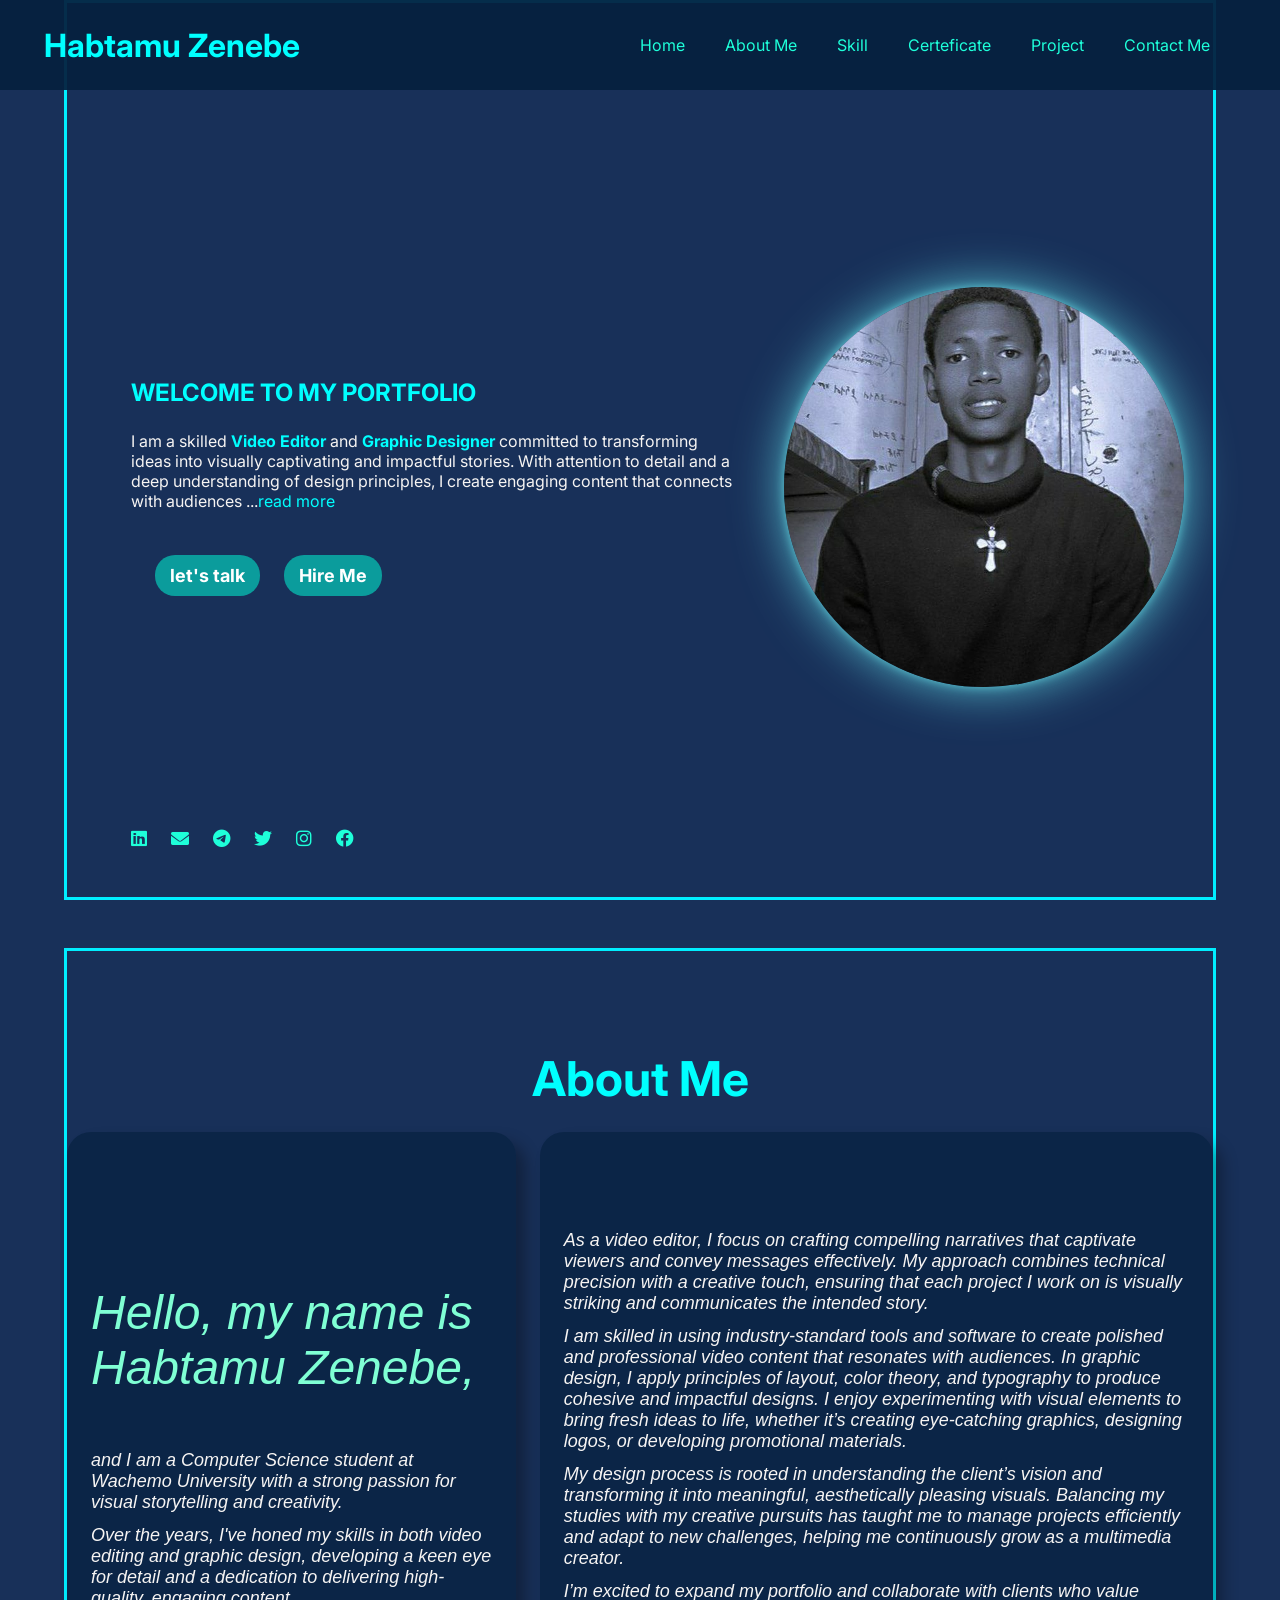
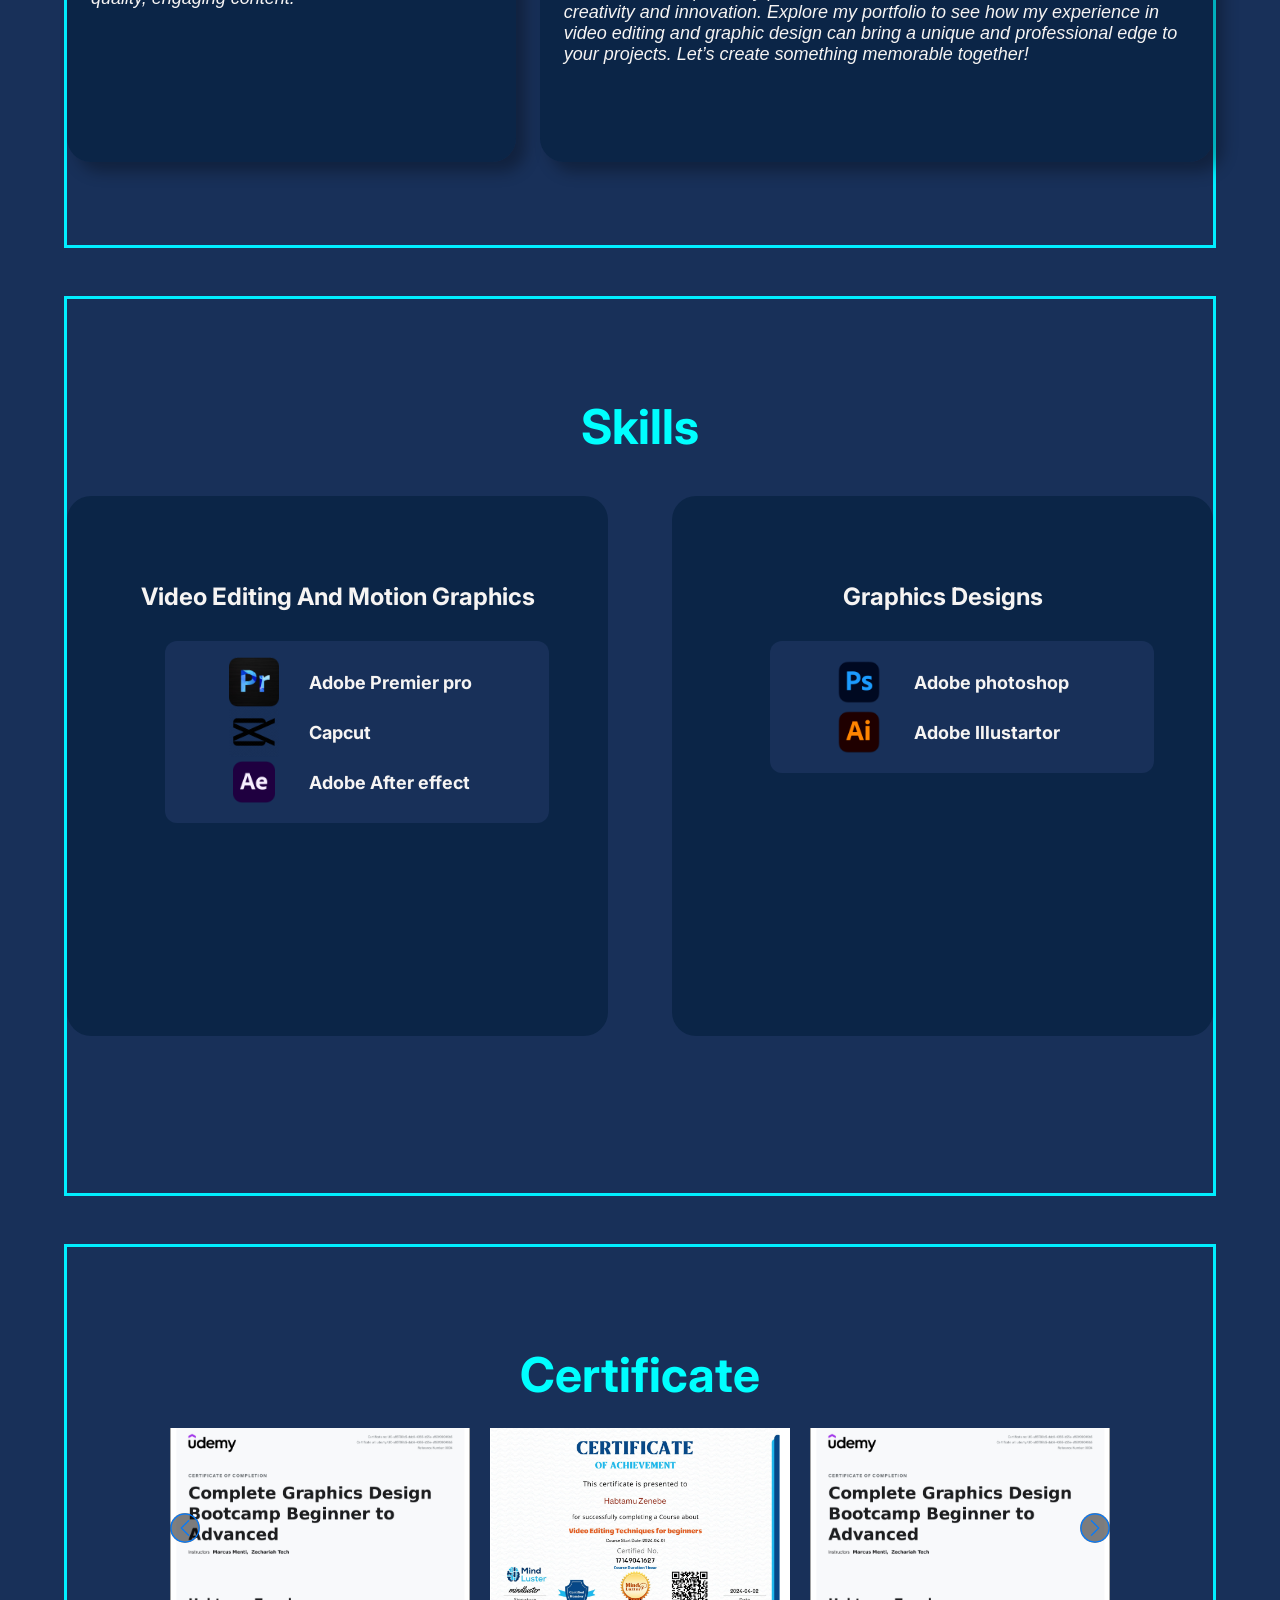
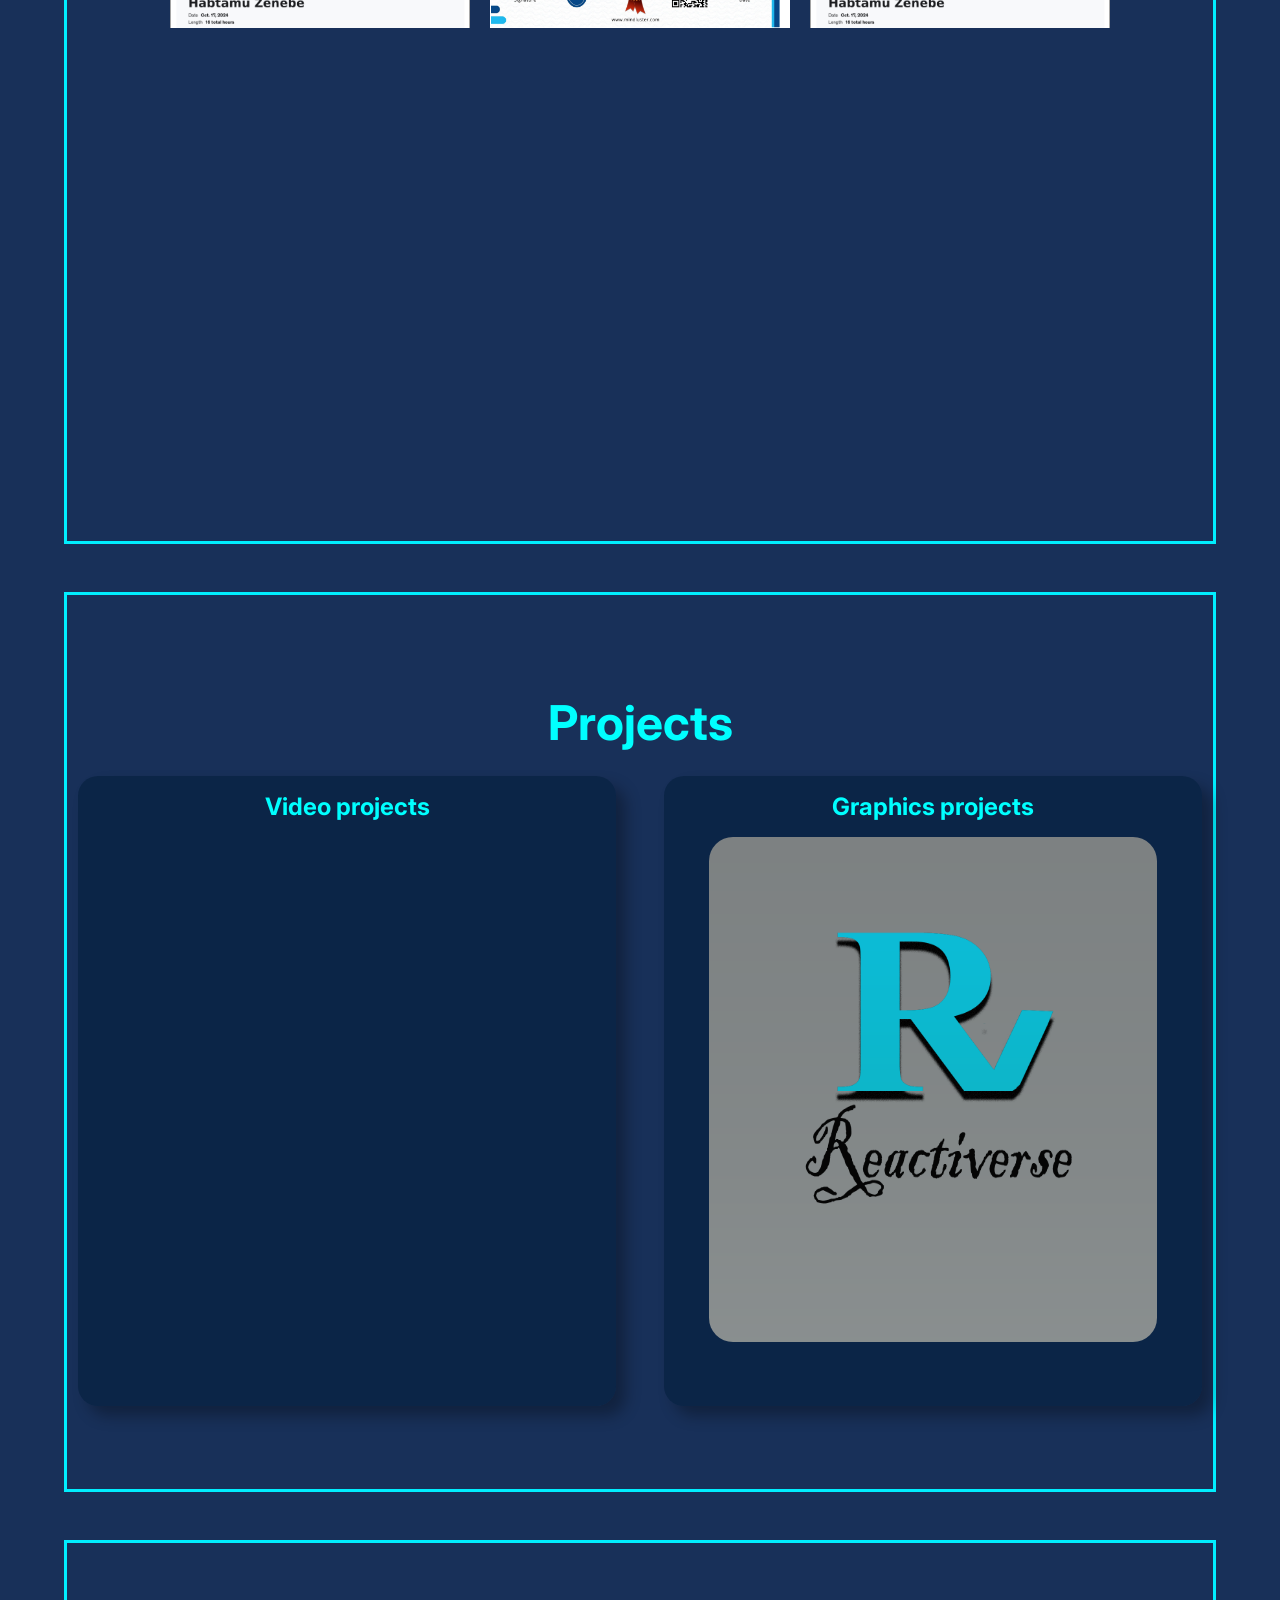
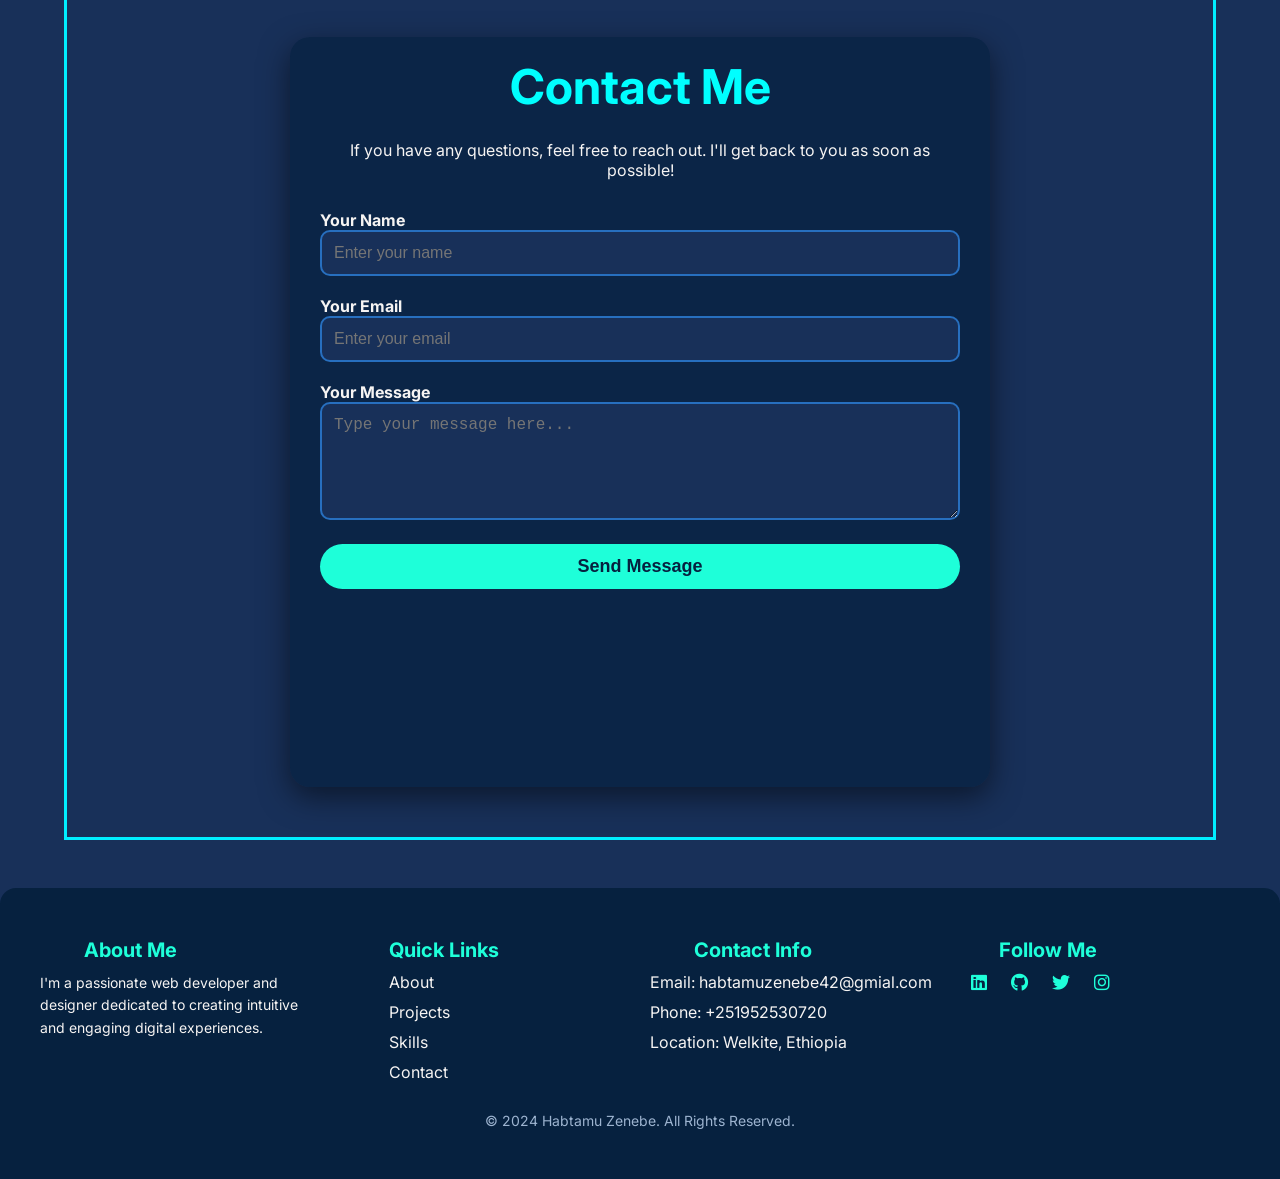
==== commit 9380cc35: "build responsive design about section" ====
--- a/index.html
+++ b/index.html
@@ -17,8 +17,8 @@
     <link rel="stylesheet" href="css/style.css" />
   </head>
   <body>
-    <header>
-      <h1 class="habtamu">Habtamu Zenebe</h1>
+    <!-- <header>
+      <h1>Habtamu Zenebe</h1>
       <nav class="nav-bar">
         <a href="#home-section"> Home</a>
         <a href="#about-section">About Me</a>
@@ -27,69 +27,86 @@
         <a href="#work-section">Project</a>
         <a href="#contactMe-section">Contact Me</a>
       </nav>
+    </header> -->
+    <header>
+      <h1>Habtamu Zenebe</h1>
+      <nav class="nav-bar" id="nav-bar">
+        <a href="#home-section">Home</a>
+        <a href="#about-section">About Me</a>
+        <a href="#skill-section">Skill</a>
+        <a href="#certeficate-section">Certeficate</a>
+        <a href="#work-section">Project</a>
+        <a href="#contactMe-section">Contact Me</a>
+      </nav>
+      <!-- Hamburger Icon -->
+      <div class="hamburger" id="hamburger">
+        <span class="bar"></span>
+        <span class="bar"></span>
+        <span class="bar"></span>
+      </div>
     </header>
+
     <main>
       <!-- ========================================== -->
       <!-- home section -->
       <!-- ========================================= -->
 
       <section class="section home-section" id="home-section">
-        <div class="home-text">
-          <div id="typing-animation"></div>
-          <p>
-            I am a skilled <b>Video Editor</b> and
-            <b>Graphic Designer</b> committed to transforming ideas into
-            visually captivating and impactful stories. With attention to detail
-            and a deep understanding of design principles, I create engaging
-            content that connects with audiences ...<a
-              href="#about-section"
-              class="read-more"
-              >read more</a
-            >
-          </p>
-          <div class="btn-container">
-            <a href="https://t.me/Hamizh21 " target="_blank" class="btn btn1"
-              >let's talk</a
-            >
+        <div class="home-container">
+          <div class="home-text">
+            <h1>WELCOME TO MY PORTFOLIO</h1>
+            <p>
+              I am a skilled <b>Video Editor</b> and
+              <b>Graphic Designer</b> committed to transforming ideas into
+              visually captivating and impactful stories. With attention to
+              detail and a deep understanding of design principles, I create
+              engaging content that connects with audiences ...<a
+                href="#about-section"
+                class="read-more"
+                >read more</a
+              >
+            </p>
+            <div class="btn-container">
+              <a href="https://t.me/Hamizh21 " target="_blank" class="btn btn1"
+                >let's talk</a
+              >
+              <a
+                href="https://www.linkedin.com/in/habtamu-zenebe-8b435a310/"
+                target="_blank"
+                class="btn btn2"
+                >Hire Me</a
+              >
+            </div>
+          </div>
+          <div class="home-image">
+            <img src="images/img.jpg" alt="myPhoto" />
+          </div>
+          <div class="social-icons">
             <a
               href="https://www.linkedin.com/in/habtamu-zenebe-8b435a310/"
               target="_blank"
-              class="btn btn2"
-              >Hire Me</a
             >
-          </div>
-        </div>
-        <div class="home-image">
-          <img src="images/img.jpg" alt="myPhoto" />
-        </div>
-        <div class="social-icons">
-          <a
-            href="https://www.linkedin.com/in/habtamu-zenebe-8b435a310/"
-            target="_blank"
-          >
-            <img src="images/linkedin.png" alt="LinkedIn" />
-          </a>
-          <a href="mailto:habtamuzenebe42@gmail.com" target="_blank">
-            <img src="images/email_14410.png" alt="Email" />
-          </a>
-          <a href="https://t.me/Hamizh21" target="_blank">
-            <img
-              src="images/telegram_icon-icons.com_72055.png"
-              alt="Telegram"
-            />
-          </a>
-          <a href="https://x.com/HabtamuZ21" target="_blank">
-            <img src="images/twitter.png" alt="Twitter" />
-          </a>
-          <a href="https://www.instagram.com/habtamu_2127/" target="_blank">
-            <img src="images/instagram.png" alt="Instagram" />
+              <i class="fab fa-linkedin"></i>
+            </a>
+            <a href="mailto:habtamuzenebe42@gmail.com" target="_blank">
+              <i class="fas fa-envelope"></i>
+            </a>
+            <a href="https://t.me/Hamizh21" target="_blank">
+              <i class="fab fa-telegram"></i>
+            </a>
+            <a href="https://x.com/HabtamuZ21" target="_blank">
+              <i class="fab fa-twitter"></i>
+            </a>
+            <a href="https://www.instagram.com/habtamu_2127/" target="_blank">
+              <i class="fab fa-instagram"></i>
+            </a>
             <a
               href="https://web.facebook.com/profile.php?id=100091064822677"
               target="_blank"
             >
-              <img src="images/facebook.png" target="_blank" alt="Facebook" />
+              <i class="fab fa-facebook"></i>
             </a>
-          </a>
+          </div>
         </div>
       </section>
 
@@ -212,43 +229,47 @@
 
       <section class="section certeficate-section" id="certeficate-section">
         <div class="certeficate-container">
-          <h2>Certeficate</h2>
-          <div class="flex">
+          <h2>Certificate</h2>
+          <div class="carousel-wrapper">
             <img
               src="images/2x_left-move.png"
-              class="icon"
+              class="icon left-icon"
               alt="move left icon"
+              onclick="moveCarousel(-1)"
             />
-            <div class="img-box">
-              <img
-                src="images/Udemy graphic design certeficate.png"
-                class="certeficate"
-                alt="Udemy graphic design certeficate"
-              />
-            </div>
-            <div class="img-box">
-              <img
-                src="images/Certeficate Editing.png"
-                class="certeficate"
-                alt=" Mind luster Editing Certeficate"
-              />
-            </div>
-            <div class="img-box">
-              <img
-                src="images/Udemy graphic design certeficate.png"
-                class="certeficate"
-                alt="Udemy graphic design certeficate"
-              />
+            <div class="carousel">
+              <div class="img-box">
+                <img
+                  src="images/Udemy graphic design certeficate.png"
+                  class="certeficate"
+                  alt="Udemy graphic design certificate"
+                />
+              </div>
+              <div class="img-box">
+                <img
+                  src="images/Certeficate Editing.png"
+                  class="certeficate"
+                  alt="Mind Luster Editing Certificate"
+                />
+              </div>
+              <div class="img-box">
+                <img
+                  src="images/Udemy graphic design certeficate.png"
+                  class="certeficate"
+                  alt="Udemy graphic design certificate"
+                />
+              </div>
             </div>
             <img
               src="images/2x_right-move.png"
-              class="icon"
+              class="icon right-icon"
               alt="move right icon"
+              onclick="moveCarousel(1)"
             />
           </div>
         </div>
       </section>
-
+      
       <!-- ========================================== -->
       <!-- work section -->
       <!-- ========================================= -->
@@ -382,59 +403,124 @@
       <section class="section contact-me" id="contactMe-section">
         <div class="contact-container">
           <h2>Contact Me</h2>
-          <p>Have a question or want to work together? Reach out!</p>
-          <form action="https://formspree.io/f/YOUR_FORM_ID" method="POST">
+          <p>
+            If you have any questions, feel free to reach out. I'll get back to
+            you as soon as possible!
+          </p>
+          <form>
             <div class="form-group">
-              <label for="name">Name</label>
+              <label for="name">Your Name</label>
               <input
                 type="text"
                 id="name"
                 name="name"
-                placeholder="Your Name"
+                placeholder="Enter your name"
                 required
               />
             </div>
             <div class="form-group">
-              <label for="email">Email</label>
+              <label for="email">Your Email</label>
               <input
                 type="email"
                 id="email"
                 name="email"
-                placeholder="Your Email"
+                placeholder="Enter your email"
                 required
               />
             </div>
             <div class="form-group">
-              <label for="message">Message</label>
+              <label for="message">Your Message</label>
               <textarea
                 id="message"
                 name="message"
                 rows="5"
-                placeholder="Your Message"
+                placeholder="Type your message here..."
                 required
               ></textarea>
             </div>
-            <button type="submit">Send Message</button>
+            <button type="submit" class="submit-btn">Send Message</button>
           </form>
-          <div class="social-links">
-            <a href="mailto:yourname@example.com"
-              ><i class="fas fa-envelope"></i
-            ></a>
-            <a href="https://www.linkedin.com/in/yourprofile" target="_blank"
+        </div>
+      </section>
+    </main>
+    <!-- ========================================== -->
+    <!-- foooter -->
+    <!-- ========================================= -->
+    <footer class="portfolio-footer">
+      <div class="footer-container">
+        <!-- About Section -->
+        <div class="footer-about">
+          <h3>About Me</h3>
+          <p>
+            I'm a passionate web developer and designer dedicated to creating
+            intuitive and engaging digital experiences.
+          </p>
+        </div>
+
+        <!-- Quick Links Section -->
+        <div class="footer-links">
+          <h3>Quick Links</h3>
+          <ul>
+            <li><a href="#about">About</a></li>
+            <li><a href="#projects">Projects</a></li>
+            <li><a href="#skills">Skills</a></li>
+            <li><a href="#contact">Contact</a></li>
+          </ul>
+        </div>
+
+        <!-- Contact Info Section -->
+        <div class="footer-contact">
+          <h3>Contact Info</h3>
+          <ul>
+            <li>
+              Email:
+              <a href="mailto:habtamuzenebe42@gmial.com" target="_blank">
+                habtamuzenebe42@gmial.com</a
+              >
+            </li>
+            <li>Phone: <a href="tel:+251952530720">+251952530720</a></li>
+            <li>Location: Welkite, Ethiopia</li>
+          </ul>
+        </div>
+
+        <!-- Social Media Links -->
+        <div class="footer-social">
+          <h3>Follow Me</h3>
+          <div class="footer-social-icons">
+            <a
+              href="https://www.linkedin.com/in/habtamu-zenebe-8b435a310/"
+              target="_blank"
+              aria-label="LinkedIn"
               ><i class="fab fa-linkedin"></i
             ></a>
-            <a href="https://github.com/yourgithub" target="_blank"
+            <a
+              href="https://github.com/Habtamu-zenebe"
+              target="_blank"
+              aria-label="GitHub"
               ><i class="fab fa-github"></i
             ></a>
-          </div>
-        </div>
-      </section>
-
-      <!-- ========================================== -->
-      <!-- foooter -->
-      <!-- ========================================= -->
-
-      <script src="Js/script.js"></script>
-    </main>
+            <a
+              href="https://x.com/HabtamuZ21"
+              target="_blank"
+              aria-label="Twitter"
+              ><i class="fab fa-twitter"></i
+            ></a>
+            <a
+              href="https://www.instagram.com/habtamu_2127/"
+              target="_blank"
+              aria-label="Instagram"
+              ><i class="fab fa-instagram"></i
+            ></a>
+          </div>
+        </div>
+      </div>
+
+      <!-- Footer Bottom -->
+      <div class="footer-bottom">
+        <p>&copy; 2024 Habtamu Zenebe. All Rights Reserved.</p>
+      </div>
+    </footer>
+
+    <script src="Js/script.js"></script>
   </body>
 </html>
--- a/css/style.css
+++ b/css/style.css
@@ -1,156 +1,166 @@
+/* Global Styles */
 * {
   margin: 0;
   padding: 0;
   box-sizing: border-box;
   scroll-behavior: smooth;
 }
+
 body {
   background-color: #183059;
   color: #f6f4f3;
-  font-family: Inter;
-}
+  font-family: Inter, Arial, sans-serif;
+  overflow-x: hidden; /* Prevent horizontal scrolling */
+}
+
 main {
   margin: auto;
   width: 90vw;
 }
-/*
-main color:#183059 
-secondary color:#276FBF
-text color:#F6F4F3
-link color: #1effd9
- */
-/* ================================
-General style 
-=============================== */
+
 header {
   height: 10vh;
   display: flex;
   justify-content: space-between;
   align-items: center;
   background-color: #06213fef;
-  /* border: 2px solid aqua; */
   position: fixed;
   width: 100vw;
   padding: 0 44px;
   z-index: 1;
 }
 
+h1 {
+  color: aqua;
+}
 h2 {
   text-align: center;
   font-size: 48px;
   margin: 24px 0;
   color: aqua;
 }
+
 h3 {
   font-size: 24px;
   text-align: center;
   margin-top: 86px;
 }
 h4 {
+  color: aqua;
+  padding: 16px;
   font-size: 24px;
   text-align: center;
-  padding: 16px;
-  /* border-bottom: 5px solid aqua; */
-}
+}
+
 .section {
   height: 100vh;
   display: flex;
   justify-content: center;
   padding-top: 74px;
-  /* border: 2px solid aqua; */
-}
-
-.home-section {
+  margin-bottom: 48px;
+  border: solid 3px #00eeff;
+  /* overflow: hidden; */
+  box-sizing: border-box;
+}
+
+.home-section,
+.about-section,
+.skill-section {
   position: relative;
-  /* border: 2px solid #1effd9; */
-}
-.about-section {
+}
+.about-section,
+.skill-section {
   display: block;
-  /* border: 2px solid #1effd9; */
-}
-.skill-section {
-  /* border: 2px solid aqua; */
-  display: block;
-}
-
-/* 
-.certeficate-section {
-  border: 2px solid aqua;
-}
-.work-section {
-  border: 2px solid aqua;
-}
-.contactMe-section {
-  border: 2px solid aqua;
-} */
-
-/* ================================ */
-/* Inside sections styles */
-/* =============================== */
-
-/* Home Sections */
-.habtamu {
-  color: aqua;
-  margin-left: 16px;
-}
+}
+
+/* =================================
+     Header sections
+=================================== */
+
 .nav-bar {
+  display: flex;
+  justify-content: flex-end;
   margin-right: 16px;
-}
+  transition: all 0.3s ease-in-out;
+}
+
 .nav-bar a {
   color: #1effd9;
-  display: inline-block;
   margin-left: 20px;
   text-decoration: none;
   padding: 10px;
   border-radius: 10px;
   transition: box-shadow 0.3s ease, transform 0.3s ease;
 }
+
 .nav-bar a:hover {
-  box-shadow: 0 0 10px rgb(90, 195, 209), 0 0 20px rgb(90, 195, 209); /* Glowing effect */
+  box-shadow: 0 0 5px rgb(90, 195, 209), 0 0 10px rgb(90, 195, 209);
   transform: scale(1.05);
 }
+
+.hamburger {
+  display: none;
+  flex-direction: column;
+  justify-content: space-between;
+  width: 30px;
+  height: 20px;
+  cursor: pointer;
+}
+
+.hamburger .bar {
+  height: 2px;
+  width: 100%;
+  background-color: #1effd9;
+  border-radius: 5px;
+}
+
+.nav-bar.hidden {
+  display: none;
+}
+
+/* =============================================
+               Home sections
+=============================================== */
+
+.home-container {
+  display: flex;
+  flex-wrap: wrap;
+}
+
 .home-text {
-  /* border: 2px solid red; */
   display: flex;
   flex-direction: column;
   width: 60%;
   justify-content: center;
-  /* padding-top: 24px;
-  margin-top: 328px;
-  */
-}
-#typing-animation {
-  padding-left: 86px;
-  font-size: 32px;
-  font-weight: 500;
+}
+
+.home-text h1 {
   color: aqua;
-  white-space: nowrap;
-  overflow: hidden; /* Ensures the text is clipped */
-  border-right: 2px solid; /* Creates a cursor effect */
-  width: 0; /* Start with no width */
-  height: 40px; /* Set a fixed height for the animation */
-  line-height: 40px; /* Vertically center the text */
-
-  animation: typing 4s steps(30, end), blink-caret 0.75s step-end infinite;
-}
+  padding-left: 64px;
+}
+
 .home-text p {
   margin-top: 24px;
   padding-left: 64px;
   padding-right: 16px;
   font-size: 16px;
 }
+
 .home-text p b {
   color: aqua;
 }
+
 .read-more {
   text-decoration: none;
   color: aqua;
 }
+
 .btn-container {
   margin-top: 44px;
   display: flex;
   margin-left: 64px;
 }
+
 .btn {
   text-decoration: none;
   font-size: 18px;
@@ -160,14 +170,15 @@
   padding: 10px 15px;
   margin-left: 24px;
   border-radius: 20px;
-  transition: all 1s ease-in-out; /* Smooth transition */
-}
+  transition: all 0.5s ease-in-out;
+}
+
 .btn:hover {
   background-color: #06213f;
   color: #1effd9;
   cursor: pointer;
-  box-shadow: 0 0 10px rgb(90, 195, 209), 0 0 20px rgb(90, 195, 209); /* Glowing effect */
-  transform: scale(1.05); /* Slightly enlarge the button */
+  box-shadow: 0 0 5px rgb(90, 195, 209), 0 0 10px rgb(90, 195, 209);
+  transform: scale(1.05);
 }
 
 .home-image {
@@ -176,20 +187,19 @@
   align-items: center;
   width: 40%;
 }
+
 .home-image img {
   width: 400px;
-  display: flex;
-  justify-content: center;
-  align-items: center;
   border-radius: 50%;
-  box-shadow: 0 0 10px rgb(90, 195, 209), 0 0 50px rgb(90, 195, 209); /* Glowing effect */
-  transform: scale(1); /* Slightly enlarge the button */
+  box-shadow: 0 0 10px rgb(90, 195, 209), 0 0 50px rgb(90, 195, 209);
   transition: all ease-in-out 1s;
 }
+
 .home-image img:hover {
-  box-shadow: 0 0 30px rgb(90, 195, 209), 0 0 160px rgb(90, 195, 209); /* Glowing effect */
-  transform: scale(1.05); /* Slightly enlarge the button */
-}
+  box-shadow: 0 0 30px rgb(90, 195, 209), 0 0 160px rgb(90, 195, 209);
+  transform: scale(1.05);
+}
+
 .social-icons {
   position: absolute;
   display: flex;
@@ -198,40 +208,49 @@
   bottom: 0;
   margin-bottom: 48px;
   margin-left: 64px;
-  transition: color 0.3s ease, box-shadow 0.3s ease; /* Smooth transition */
+  transition: color 0.3s ease, box-shadow 0.3s ease;
+}
+
+.social-icons a {
+  font-size: 18px;
+  color: #1effd9;
+  transition: color 0.3s ease, transform 0.3s ease;
 }
 
 .social-icons a:hover {
-  border-radius: 50%;
-  box-shadow: 0 0 10px rgb(90, 195, 209), 0 0 20px rgb(90, 195, 209); /* Glowing effect */
-  transform: scale(1.05); /* Slightly enlarge the button */
-}
-
-/* =================== */
-/* About sections */
-/* =================== */
+  color: #276fbf;
+  transform: scale(1.2);
+}
+
+/* =========================================== */
+/* About Section */
+/* ============================================ */
 .about-container {
   display: grid;
   gap: 24px;
   grid-template-columns: 4fr 6fr;
-}
+  margin-bottom: 48px;
+}
+
 .about-text {
   display: flex;
   flex-direction: column;
-  /* border: 2px solid aqua; */
   justify-content: center;
   align-items: center;
-  height: 75vh;
+  height: 70vh;
   padding: 0 24px;
   gap: 12px;
   font-style: italic;
   background-color: #06213fa9;
   border-radius: 24px;
   box-shadow: 10px 10px 15px rgba(0, 0, 0, 0.3);
-}
+  overflow: hidden;
+}
+
 .about-text p {
   font-size: 18px;
 }
+
 .span-text {
   font-size: 48px;
   font-style: italic;
@@ -239,9 +258,9 @@
   color: aquamarine;
 }
 
-/* =================== */
-/* skill sections */
-/* =================== */
+/* ====================================================
+                Skill Section 
+/* ==================================================== */
 
 .skill-container {
   padding-top: 16px;
@@ -258,38 +277,37 @@
   background-color: #06213fa9;
   transition: all ease-in-out 1s;
 }
+
 .skill-div-box:hover {
   cursor: pointer;
   background-color: #021020a9;
-  border-radius: 20px;
   box-shadow: 0px 0px 25px rgba(0, 255, 255, 0.3);
 }
-.videoEditing {
+
+.videoEditing,
+.graphicsDesign {
   display: flex;
   flex-direction: column;
   gap: 30px;
 }
-.graphicsDesign {
-  display: flex;
-  flex-direction: column;
+
+.skills-box {
+  padding-left: 64px;
+  display: flex;
+  align-items: center;
   gap: 30px;
 }
-.skills-box {
-  /* border: 2px solid lightgray; */
-  padding-left: 64px;
-  display: flex;
-  align-items: center;
-  width: fit-content;
-  gap: 30px;
-}
+
 .skills-box p {
   font-size: 18px;
   font-weight: bold;
 }
+
 .img {
   width: 50px;
   height: 50px;
 }
+
 .icon-div {
   background-color: #183059;
   width: 30vw;
@@ -298,52 +316,130 @@
   padding: 16px 0;
 }
 
-/* =================== */
-/* Certeficate sections */
-/* =================== */
-
-.certeficate-container {
-  display: flex;
-  flex-direction: column;
-}
-.grid {
-  display: grid;
-  grid-template-columns: repeat(3, 1fr);
-  gap: 16px;
-}
-.flex {
-  display: flex;
+/* ==================================================== */
+/* Responsive Design */
+
+@media (max-width: 768px) {
+  .skill-container {
+    grid-template-columns: 1fr;
+    gap: 40px;
+  }
+
+  .icon-div {
+    width: 60vw;
+    margin-left: auto;
+    margin-right: auto;
+  }
+
+  .skills-box {
+    padding-left: 16px;
+  }
+}
+
+/* Small Screens (Mobile) */
+@media (max-width: 480px) {
+  .skill-container {
+    grid-template-columns: 1fr;
+    gap: 20px;
+    padding: 16px;
+  }
+
+  .skill-div-box {
+    height: auto;
+    padding: 16px;
+  }
+
+  .icon-div {
+    width: 80vw;
+    margin-left: auto;
+    margin-right: auto;
+  }
+
+  .skills-box {
+    flex-direction: column;
+    align-items: center;
+    gap: 10px;
+    padding-left: 0;
+  }
+
+  .skills-box p {
+    font-size: 16px;
+    text-align: center;
+  }
+
+  .img {
+    width: 40px;
+    height: 40px;
+  }
+}
+
+
+/* ====================================================== */
+/* Certificate Section */
+/* ====================================================== */
+
+.carousel-wrapper {
+  display: flex;
+  align-items: center;
   justify-content: center;
-  align-items: center;
-  margin-top: 48px;
-}
+  position: relative; 
+  overflow: hidden;
+}
+
+.carousel {
+  display: flex;
+  transition: transform 0.5s ease-in-out;
+}
+
+.img-box {
+  flex-shrink: 0;
+  margin: 0 10px;
+  width: 300px;
+  height: 200px;
+  overflow: hidden;
+}
+
 .certeficate {
-  width: 26vw;
-  height: 50vh;
-  border-radius: 16px;
-}
-.flex .icon {
-  width: 50px;
-  height: 50px;
-  margin: 20px;
-}
-.img-box {
-  display: flex;
-  justify-content: center;
-  align-items: center;
-  background-color: #06213fa9;
-  border: 2px solid lightgray;
-  box-shadow: 10px 10px 15px rgba(0, 0, 0, 0.3);
-  border-radius: 20px;
-  width: 26vw;
-  height: 50vh;
-  margin-right: 16px;
-}
-
-/* =================== 
-   work sections
-=================== */
-
+  width: 100%;
+  height: 100%;
+  object-fit: cover;
+}
+
+.icon {
+  width: 30px;
+  height: 30px;
+  cursor: pointer;
+  position: absolute;
+  top: 50%;
+  transform: translateY(-50%);
+  z-index: 10; 
+  background-color: rgba(0, 0, 0, 0.5);
+  border-radius: 50%;
+}
+
+.left-icon {
+  left: 10px;
+}
+
+.right-icon {
+  right: 10px;
+}
+
+@media (max-width: 768px) {
+  .img-box {
+    width: 200px;
+    height: 150px;
+  }
+
+  .icon {
+    width: 20px;
+    height: 20px;
+  }
+}
+
+
+/* =================================================== */
+/* Work Section */
 .project-grid {
   display: grid;
   grid-template-columns: repeat(2, 1fr);
@@ -352,115 +448,433 @@
 
 .project {
   background-color: #06213fa9;
-  /* border: 2px solid lightgray; */
   box-shadow: 10px 10px 15px rgba(0, 0, 0, 0.3);
   border-radius: 20px;
   width: 42vw;
-  height: 75vh;
-}
-/* .video-project {
-}
-.graphics-project {
-} */
+  height: 70vh;
+}
 
 .project-gallery {
-  height: 65vh;
+  height: 60vh;
   display: grid;
   gap: 24px;
   overflow-y: scroll;
 }
 
 .gallery-item {
-  /* border: 2px solid aqua; */
   border-radius: 16px;
   width: 40vw;
   height: 65vh;
   margin: 0 auto;
-  padding: 24px 32px;
+  padding: 0 32px 24px 32px;
   align-items: center;
   justify-content: center;
 }
-.gallery-item iframe {
-  width: 100%;
-  height: 100%;
-}
-
+
+.gallery-item iframe,
 .gallery-item img {
   width: 100%;
-  height: 100%;
+  height: 90%;
   border-radius: 24px;
 }
 
-/* =================== 
-   contact me sections
-=================== */
 .contact-me {
-  height: 100vh;
   background-color: #183059;
   padding: 50px 20px;
   text-align: center;
+  color: #f6f4f3;
 }
 
 .contact-container {
-  max-width: 600px;
-  margin: 0 auto;
-}
-
+  max-width: 700px;
+  margin: 44px auto 0;
+  background-color: #06213fa9;
+  padding: 20px 30px;
+  border-radius: 20px;
+  box-shadow: 0 10px 30px rgba(0, 0, 0, 0.5);
+}
+.contact-container h2 {
+  margin-top: 0;
+}
 .contact-me p {
   margin-bottom: 30px;
-  color: #ffffff;
 }
 
 form {
   display: flex;
   flex-direction: column;
-  gap: 15px;
+  gap: 20px;
+}
+
+.form-group {
+  text-align: left;
 }
 
 .form-group label {
-  display: block;
   font-weight: bold;
-  margin-bottom: 5px;
-  color: #fffbfb;
+  color: #f6f4f3;
 }
 
 .form-group input,
 .form-group textarea {
   width: 100%;
-  padding: 10px;
-  border: 1px solid #ccc;
-  border-radius: 5px;
-}
-
-button {
-  background-color: #007bff;
-  color: white;
+  padding: 12px;
+  border: 2px solid #276fbf;
+  border-radius: 10px;
+  background-color: #183059;
+  color: #f6f4f3;
+  font-size: 16px;
+  transition: border-color 0.3s ease, box-shadow 0.3s ease;
+}
+
+.form-group input:focus,
+.form-group textarea:focus {
+  border-color: #1effd9;
+  box-shadow: 0 0 10px #1effd9;
+  outline: none;
+}
+
+button.submit-btn {
+  background-color: #1effd9;
+  color: #06213f;
   border: none;
   padding: 12px 20px;
-  border-radius: 5px;
-  font-size: 1em;
+  border-radius: 30px;
+  font-size: 18px;
+  font-weight: bold;
   cursor: pointer;
-  transition: background-color 0.3s ease;
-}
-
-button:hover {
-  background-color: #0056b3;
-}
-
-.social-links {
+  transition: all 0.3s ease;
+}
+
+button.submit-btn:hover {
+  background-color: #06213f;
+  color: #1effd9;
+  box-shadow: 0 0 20px #1effd9;
+}
+
+/* Footer Section */
+.portfolio-footer {
+  background-color: #06213f;
+  color: #f6f4f3;
+  padding: 50px 20px;
+  text-align: center;
+  border-top-left-radius: 16px;
+  border-top-right-radius: 16px;
+}
+
+.footer-container {
+  display: grid;
+  grid-template-columns: repeat(auto-fit, minmax(250px, 1fr));
+  gap: 20px;
+  max-width: 1200px;
+  margin: 0 auto;
+}
+
+.footer-about,
+.footer-links,
+.footer-contact,
+.footer-social {
+  text-align: left;
+}
+.footer-about h3,
+.footer-links h3,
+.footer-contact h3,
+.footer-social h3 {
+  font-size: 20px;
+  color: #1effd9;
+  margin: 0 0 10px;
+  text-align: left;
+  padding-left: 44px;
+}
+.footer-links a {
+  padding-left: 44px;
+}
+.footer-about p {
+  font-size: 14px;
+  line-height: 1.6;
+}
+
+.footer-links ul,
+.footer-contact ul {
+  list-style: none;
+  padding: 0;
+}
+
+.footer-links ul li,
+.footer-contact ul li {
+  margin-bottom: 10px;
+}
+
+.footer-links ul li a,
+.footer-contact ul li a {
+  color: #f6f4f3;
+  text-decoration: none;
+  transition: color 0.3s ease;
+}
+
+.footer-links ul li a:hover,
+.footer-contact ul li a:hover {
+  color: #1effd9;
+}
+
+.footer-social-icons {
+  display: flex;
+  gap: 24px;
+  margin-top: 10px;
+  padding-left: 16px;
+}
+
+.footer-social-icons a {
+  font-size: 18px;
+  color: #1effd9;
+  transition: color 0.3s ease, transform 0.3s ease;
+}
+
+.footer-social-icons a:hover {
+  color: #276fbf;
+  transform: scale(1.2);
+}
+
+.footer-bottom {
   margin-top: 20px;
-  font-size: 1.5em;
-}
-
-.social-links a {
-  color: #555;
-  margin: 0 10px;
-  transition: color 0.3s ease;
-}
-
-.social-links a:hover {
-  color: #007bff;
-}
-/* ======================================
-            footer 
-=========================================*/
+  font-size: 14px;
+  color: #9db4d0;
+}
+
+/*=========================================================     Responsive Design for different screen sizes 
+/* =======================================================
+       header sections
+================================= */
+
+@media (max-width: 768px) {
+  .nav-bar {
+    display: none;
+    flex-direction: column;
+    align-items: center;
+    position: absolute;
+    top: 10vh;
+    left: 0;
+    width: 100%;
+    background-color: #06213fef;
+    z-index: 2;
+  }
+
+  .hamburger {
+    display: flex;
+  }
+
+  .nav-bar.active {
+    display: flex;
+  }
+
+  .nav-bar a {
+    margin: 1px 0;
+    text-align: center;
+  }
+  header h1 {
+    font-size: 24px;
+  }
+}
+
+/* ===============================
+        home sections
+================================= */
+
+@media (max-width: 1024px) {
+  .home-image img {
+    width: 300px;
+  }
+}
+
+@media (max-width: 768px) {
+  .home-text {
+    width: 100%;
+    padding-left: 16px;
+  }
+
+  .home-text h1 {
+    font-size: 24px;
+    padding-left: 16px;
+  }
+
+  .home-text p {
+    font-size: 14px;
+    padding-left: 16px;
+    padding-right: 16px;
+  }
+
+  .btn-container {
+    margin-left: 16px;
+  }
+
+  .home-image {
+    width: 100%;
+    margin-top: 20px;
+  }
+
+  .home-image img {
+    width: 250px;
+  }
+
+  .social-icons {
+    margin-left: 16px;
+    bottom: 16px;
+    display: flex;
+    flex-direction: column;
+    align-items: center;
+    margin-bottom: 44px;
+    gap: 12px;
+  }
+
+  .social-icons a {
+    font-size: 16px;
+  }
+}
+
+@media (max-width: 480px) {
+  .home-container {
+    flex-direction: column;
+    align-items: center;
+    margin-bottom: 0;
+  }
+
+  .home-text {
+    width: 90%;
+    padding-left: 0;
+    padding-right: 0;
+    text-align: center;
+  }
+
+  .home-text h1 {
+    font-size: 20px;
+  }
+
+  .home-text p {
+    font-size: 12px;
+  }
+
+  .btn-container {
+    justify-content: center;
+  }
+
+  .btn {
+    font-size: 16px;
+    padding: 8px 12px;
+    margin-left: 12px;
+  }
+
+  .home-image {
+    width: 80%;
+    margin-top: 20px;
+  }
+
+  .home-image img {
+    width: 200px;
+  }
+
+  .social-icons {
+    margin-left: 0;
+    /* margin-bottom: 128px; */
+    gap: 12px;
+    bottom: 30%;
+  }
+
+  .social-icons a {
+    font-size: 14px;
+  }
+
+  .home-image img {
+    width: 150px;
+  }
+}
+
+@media (max-width: 350px) {
+  .home-image img {
+    width: 100px;
+  }
+  .btn-container {
+    margin-top: 24px;
+    margin-left: 0px;
+  }
+  .btn-container a {
+    font-size: 12px;
+  }
+}
+/* ===============================
+        about sections
+================================= */
+
+@media (max-width: 1024px) {
+  .about-container {
+    grid-template-columns: 1fr; /* Stack the columns vertically */
+  }
+
+  .about-text {
+    height: auto; /* Allow height to adjust based on content */
+    padding: 0 16px; /* Reduced padding for smaller screens */
+  }
+
+  .about-text p {
+    font-size: 16px; /* Adjust font size for better readability */
+  }
+
+  .span-text {
+    font-size: 36px; /* Slightly smaller font size */
+  }
+}
+
+@media (max-width: 768px) {
+  .about-section {
+    margin-bottom: 48px;
+  }
+  .about-container {
+    grid-template-columns: 1fr; /* Stack the columns */
+  }
+
+  .about-text {
+    height: auto;
+    padding: 16px 12px; /* Further reduce padding */
+  }
+
+  .about-text p {
+    font-size: 14px; /* Adjust font size for mobile */
+  }
+
+  .span-text {
+    font-size: 30px; /* Reduce font size on smaller screens */
+  }
+}
+@media (max-width: 550px) {
+  .about-section {
+    margin-bottom: 48px;
+  }
+}
+@media (max-width: 480px) {
+  .about-section {
+    padding-top: 12px;
+    margin-bottom: 48px;
+  }
+  .about-container {
+
+    grid-template-columns: 1fr; /* Ensure the layout is stacked */
+  }
+
+  .about-text {
+    height: auto;
+    padding: 12px 8px; /* Reduce padding even further */
+  }
+
+  .about-text p {
+    font-size: 12px; /* Further reduce font size */
+  }
+
+  .span-text {
+    font-size: 24px; /* Ensure the text is not too large on small screens */
+  }
+}
+
+
+/* ===============================
+        Skill sections
+================================= */
+
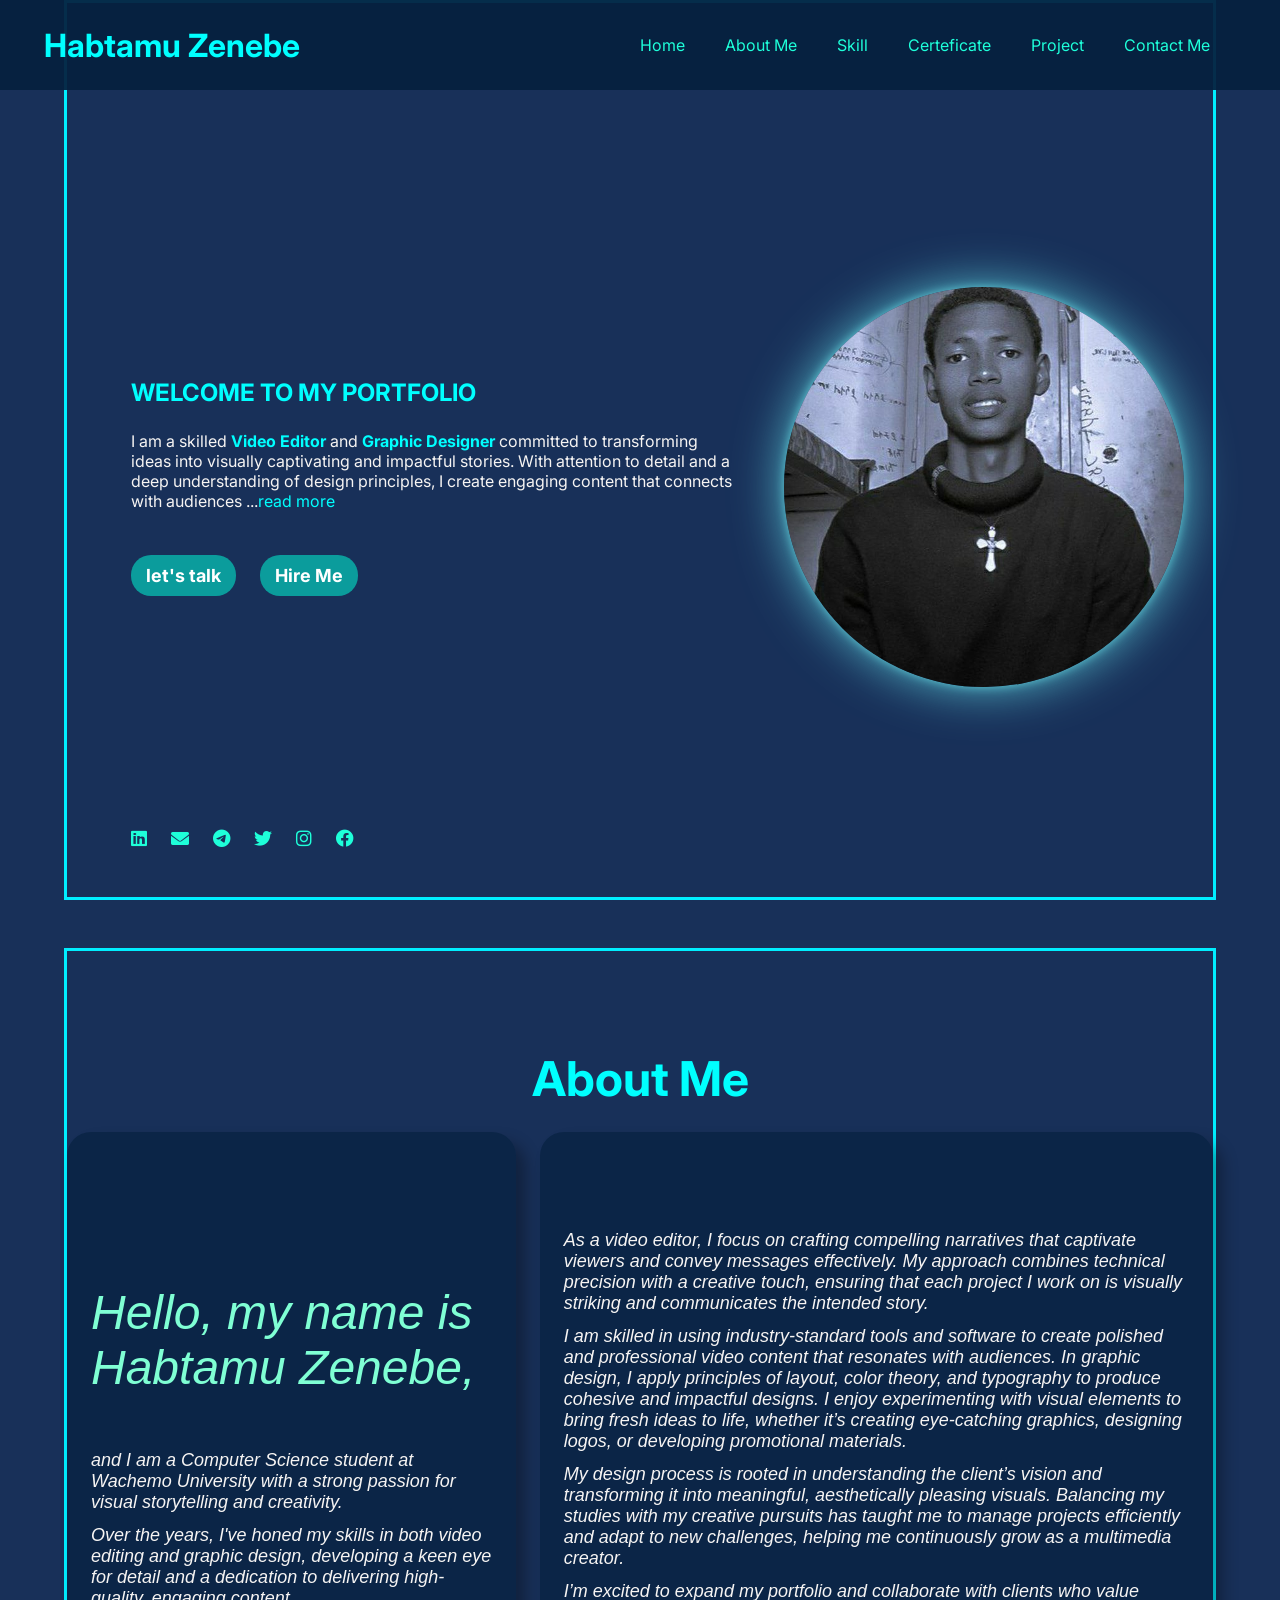
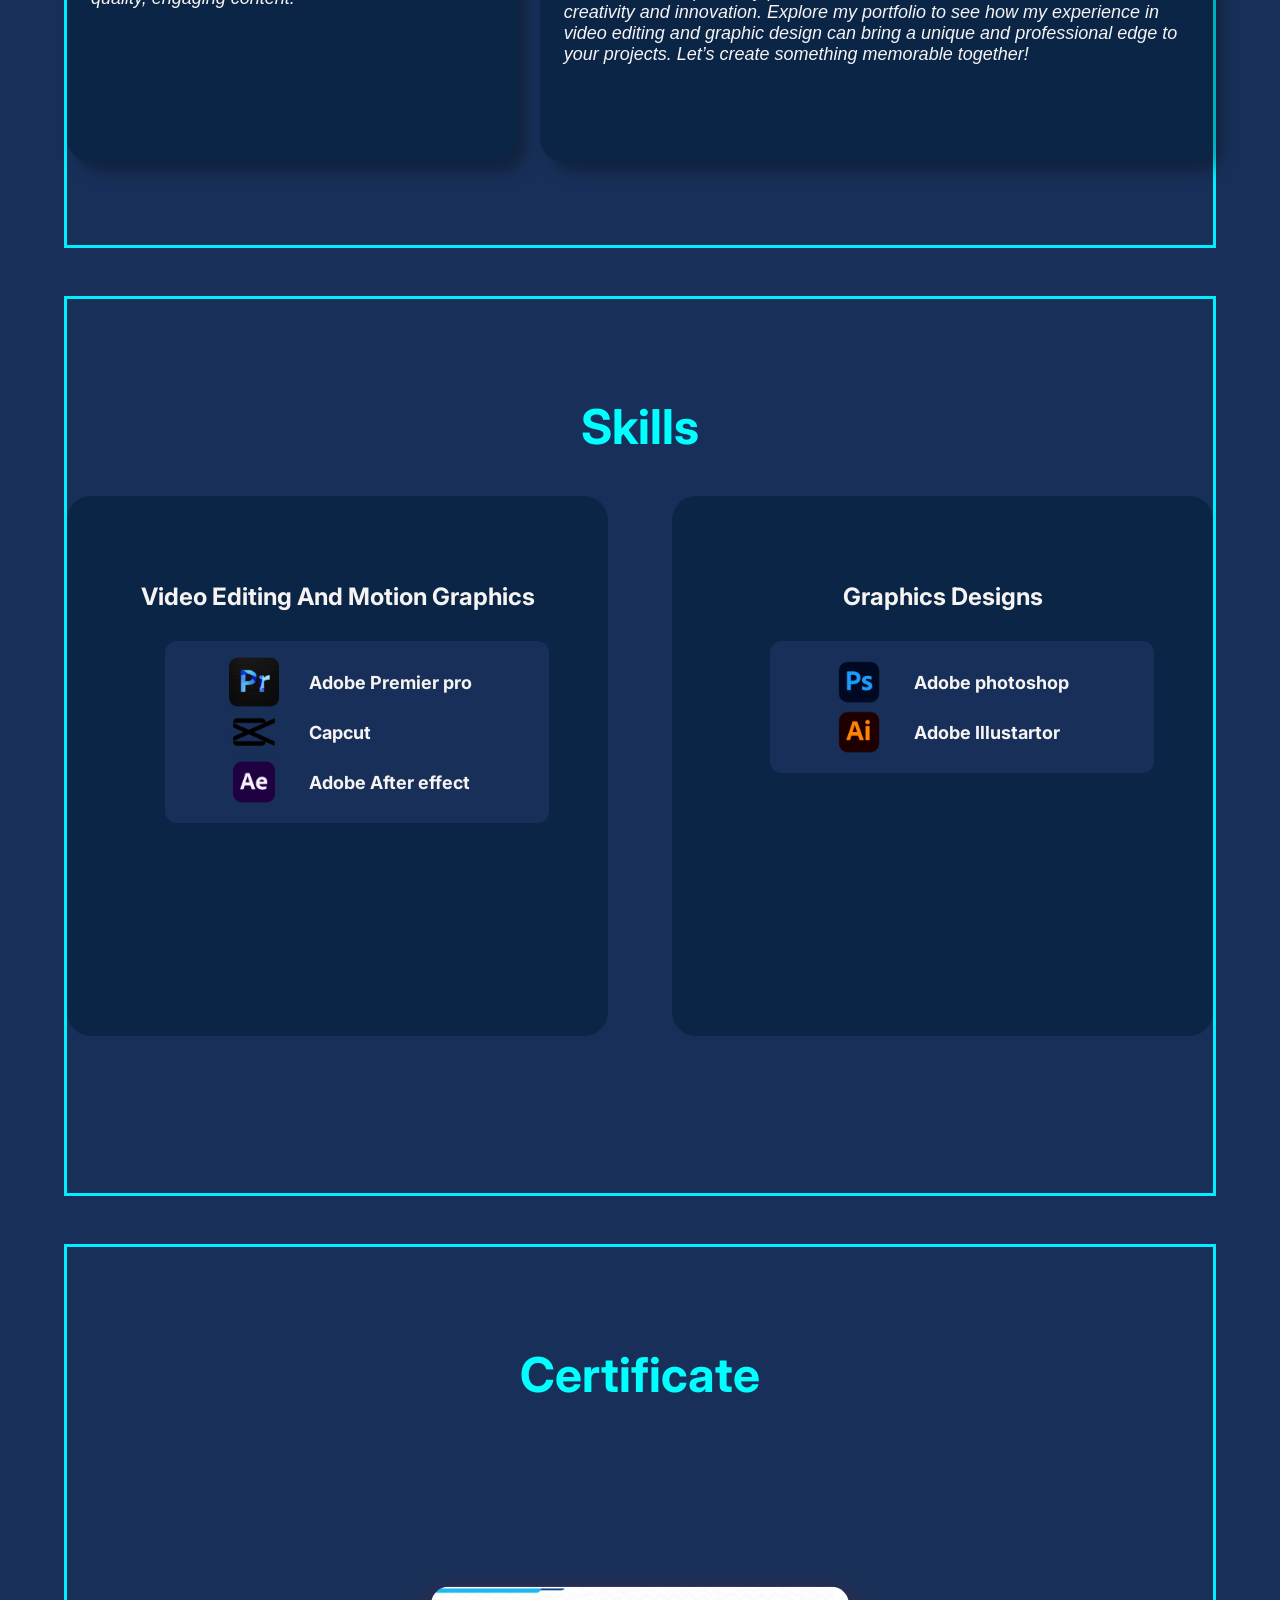
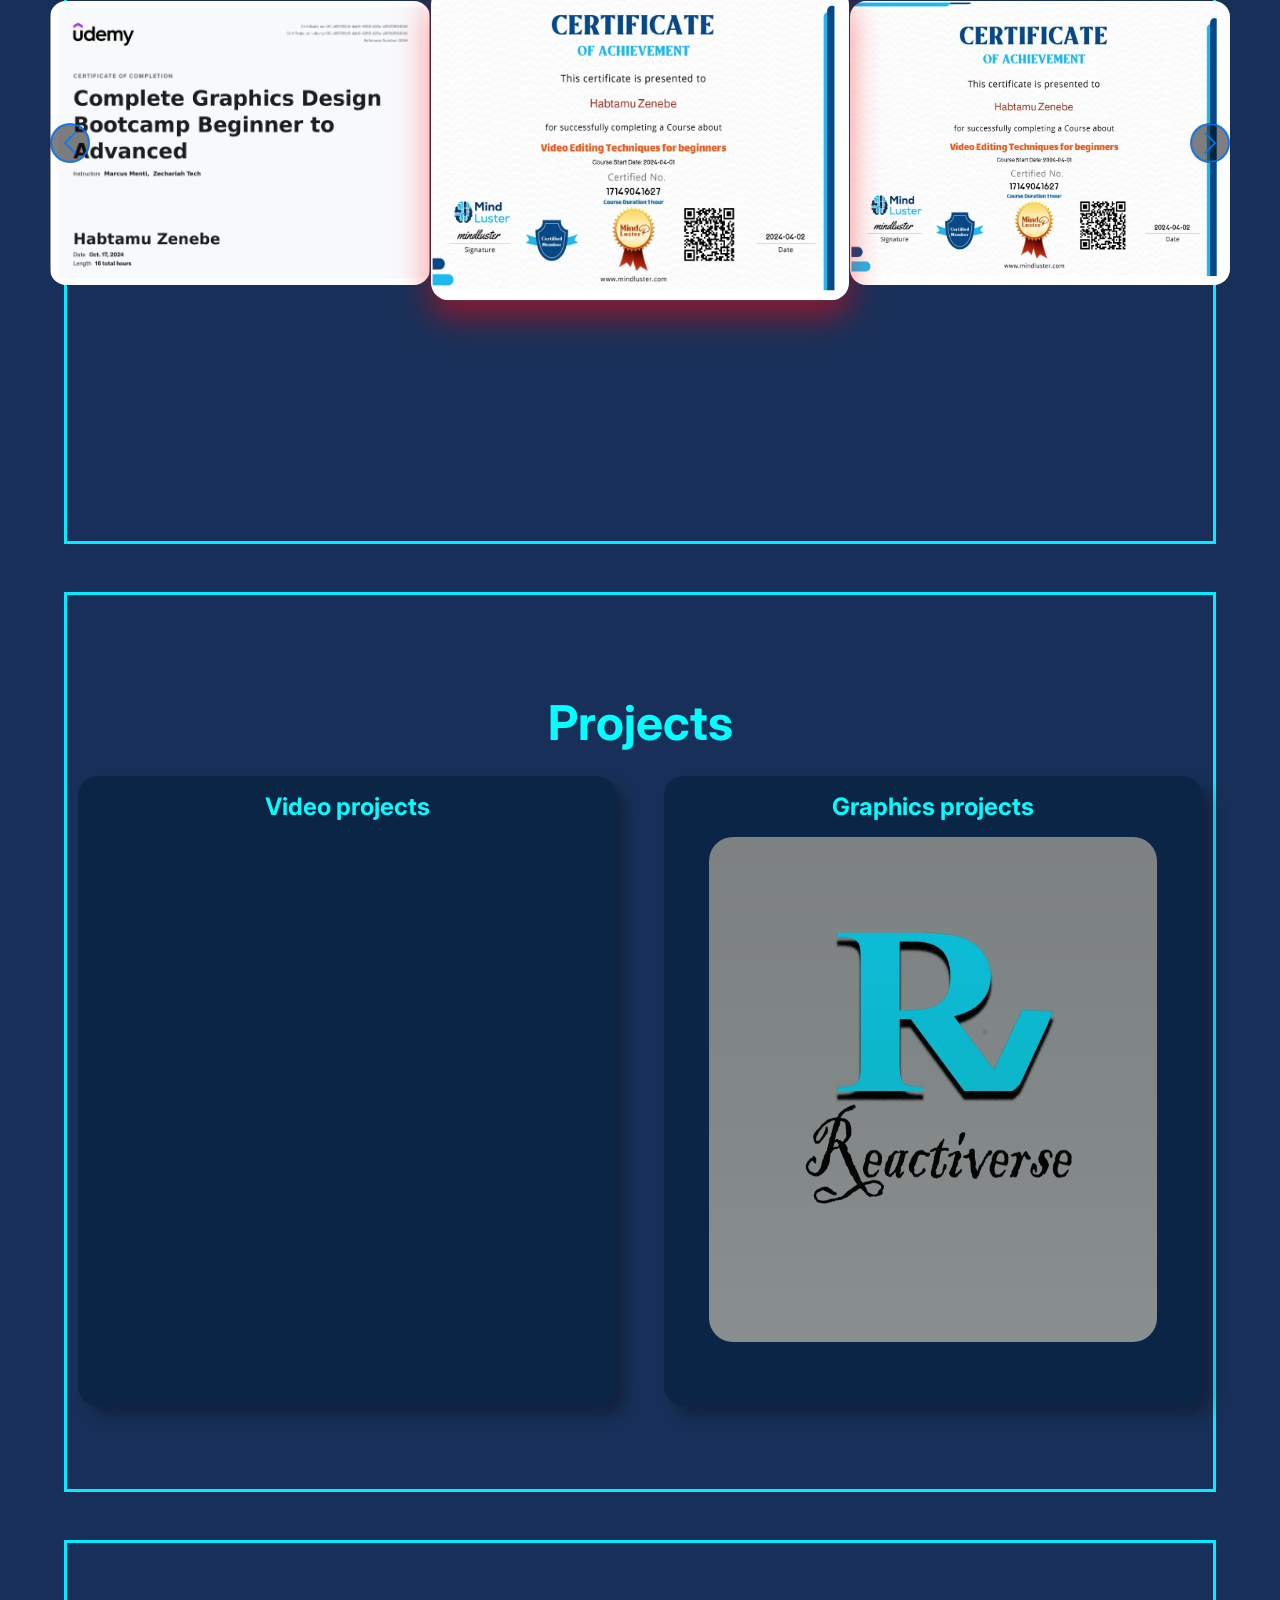
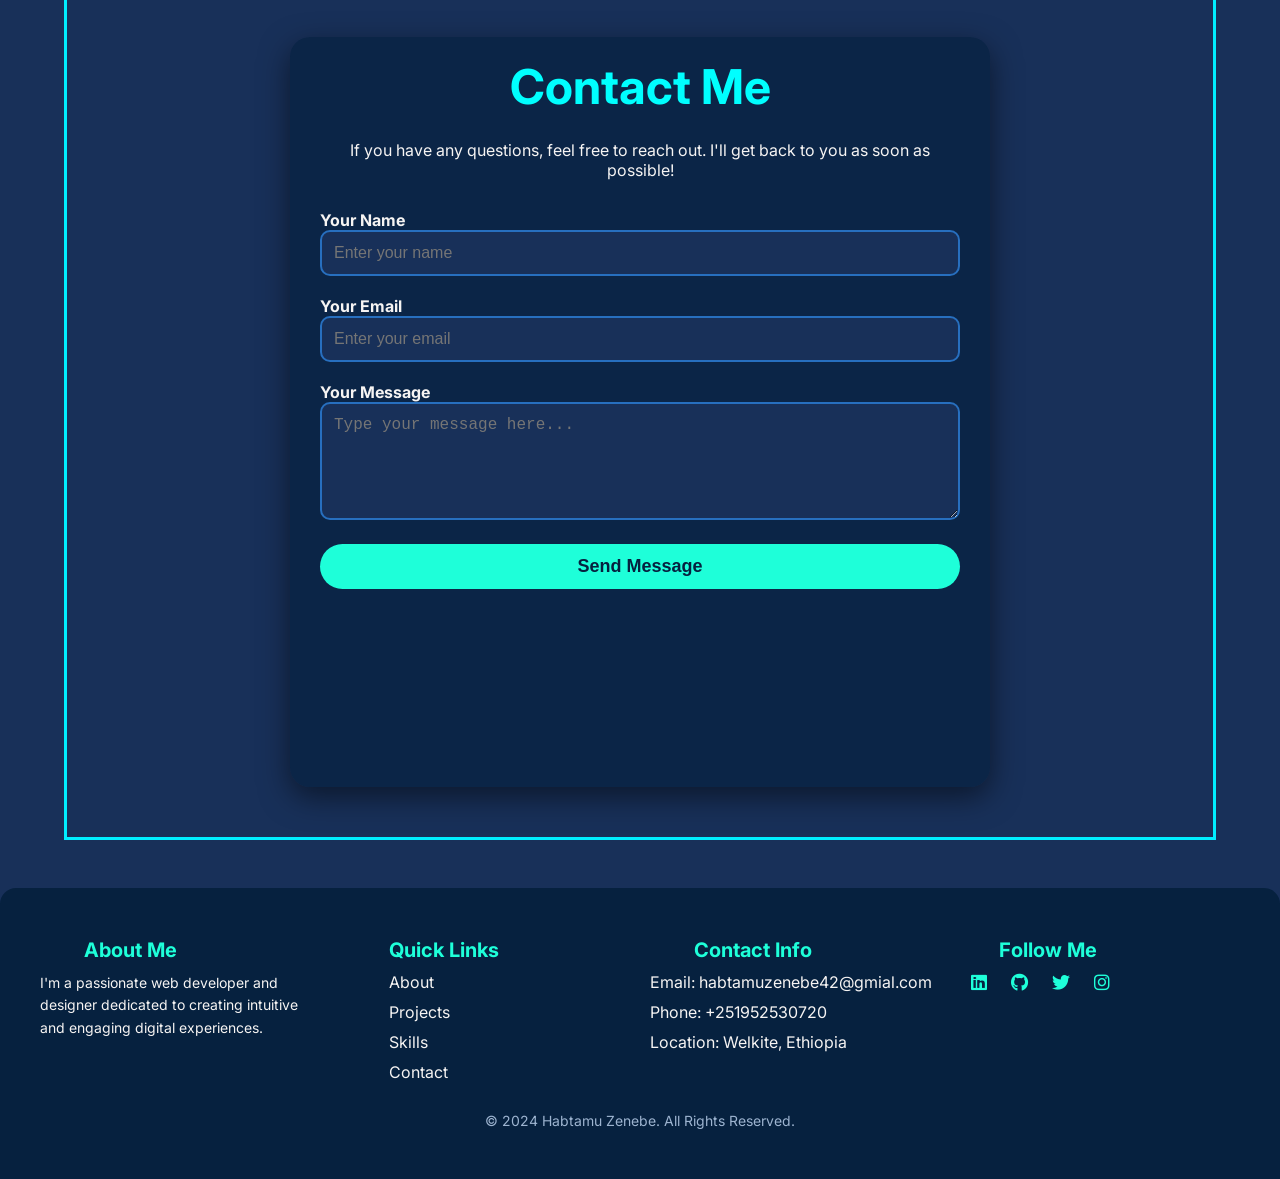
==== commit 45c44326: "certeficate refactor" ====
--- a/index.html
+++ b/index.html
@@ -245,7 +245,21 @@
                   alt="Udemy graphic design certificate"
                 />
               </div>
+              <div class="img-box active-img">
+                <img
+                  src="images/Certeficate Editing.png"
+                  class="certeficate"
+                  alt="Mind Luster Editing Certificate"
+                />
+              </div> 
               <div class="img-box">
+                <img
+                  src="images/Certeficate Editing.png"
+                  class="certeficate"
+                  alt="Mind Luster Editing Certificate"
+                />
+              </div>
+              <div class="img-box ">
                 <img
                   src="images/Certeficate Editing.png"
                   class="certeficate"
--- a/css/style.css
+++ b/css/style.css
@@ -159,6 +159,7 @@
   margin-top: 44px;
   display: flex;
   margin-left: 64px;
+  gap: 24px;
 }
 
 .btn {
@@ -168,7 +169,7 @@
   background-color: #0b9c9c;
   color: #fff;
   padding: 10px 15px;
-  margin-left: 24px;
+  /* margin-left: 24px; */
   border-radius: 20px;
   transition: all 0.5s ease-in-out;
 }
@@ -377,8 +378,10 @@
 /* ====================================================== */
 /* Certificate Section */
 /* ====================================================== */
-
+/* 
 .carousel-wrapper {
+  height: 70vh;
+
   display: flex;
   align-items: center;
   justify-content: center;
@@ -394,15 +397,22 @@
 .img-box {
   flex-shrink: 0;
   margin: 0 10px;
-  width: 300px;
-  height: 200px;
+  width: 400px;
+  border-radius: 16px;*/
+  /* height: 200px; 
   overflow: hidden;
 }
 
 .certeficate {
   width: 100%;
-  height: 100%;
-  object-fit: cover;
+  height: 100%; */
+  /* object-fit: cover;
+}
+.active-img{
+  transform: scale(1.1);
+  box-shadow: offset-x offset-y blur-radius spread-radius color;
+
+  box-shadow: 0 0  50px 50px #ff0000d3;
 }
 
 .icon {
@@ -425,12 +435,104 @@
   right: 10px;
 }
 
+
 @media (max-width: 768px) {
   .img-box {
     width: 200px;
     height: 150px;
   }
 
+  .icon {
+    width: 20px;
+    height: 20px;
+  }
+}
+ */
+
+ .carousel-wrapper {
+  height: 70vh;
+  display: flex;
+  align-items: center;
+  justify-content: center;
+  position: relative;
+  overflow: hidden;
+}
+
+.carousel {
+  display: flex;
+  transition: transform 0.5s ease-in-out;
+}
+
+.img-box {
+  flex-shrink: 0;
+  margin: 0 10px;
+  width: 380px;
+  border-radius: 16px;
+  overflow: hidden;
+  transition: transform 0.3s ease-in-out;
+}
+
+.img-box:hover {
+  transform: scale(1.01); /* Subtle hover effect */
+}
+
+.certeficate {
+  width: 100%;
+  height: 100%;
+}
+
+.active-img:hover {
+  transform: scale(1.11);
+}
+.active-img {
+  transform: scale(1.1);
+  box-shadow: 0px 15px 30px rgba(255, 0, 0, 0.5); /* Softer glow */
+  transition: transform 0.3s ease-in-out, box-shadow 0.3s ease-in-out;
+}
+
+.icon {
+  width: 40px;
+  height: 40px;
+  cursor: pointer;
+  position: absolute;
+  top: 50%;
+  transform: translateY(-50%);
+  z-index: 10;
+  background-color: rgba(0, 0, 0, 0.5);
+  border-radius: 50%;
+  display: flex;
+  align-items: center;
+  justify-content: center; /* Center the content */
+  transition: background-color 0.3s, transform 0.3s;
+}
+
+.icon:hover {
+  background-color: rgba(0, 0, 0, 0.7); /* Darken on hover */
+  transform: scale(1.2); /* Slight enlargement */
+}
+
+.left-icon {
+  left: 10px;
+}
+
+.right-icon {
+  right: 10px;
+}
+
+@media (max-width: 768px) {
+  .img-box {
+    width: 300px;
+  }
+  .icon {
+    width: 25px;
+    height: 25px;
+  }
+}
+
+@media (max-width: 480px) {
+  .img-box {
+    width: 200px;
+  }
   .icon {
     width: 20px;
     height: 20px;
@@ -705,6 +807,9 @@
 
   .btn-container {
     margin-left: 16px;
+    display: flex;
+    justify-content: center;
+  
   }
 
   .home-image {
@@ -735,6 +840,7 @@
   .home-container {
     flex-direction: column;
     align-items: center;
+    gap: 44px;
     margin-bottom: 0;
   }
 
@@ -755,12 +861,19 @@
 
   .btn-container {
     justify-content: center;
-  }
+    margin-left: 0;
+  }
+  .social-icons{
+   flex-direction: row;
+   position: unset;
+   justify-self: flex-end;
+margin: 0; 
+ }
 
   .btn {
     font-size: 16px;
     padding: 8px 12px;
-    margin-left: 12px;
+    /* margin-left: 12px; */
   }
 
   .home-image {
@@ -794,7 +907,6 @@
   }
   .btn-container {
     margin-top: 24px;
-    margin-left: 0px;
   }
   .btn-container a {
     font-size: 12px;
